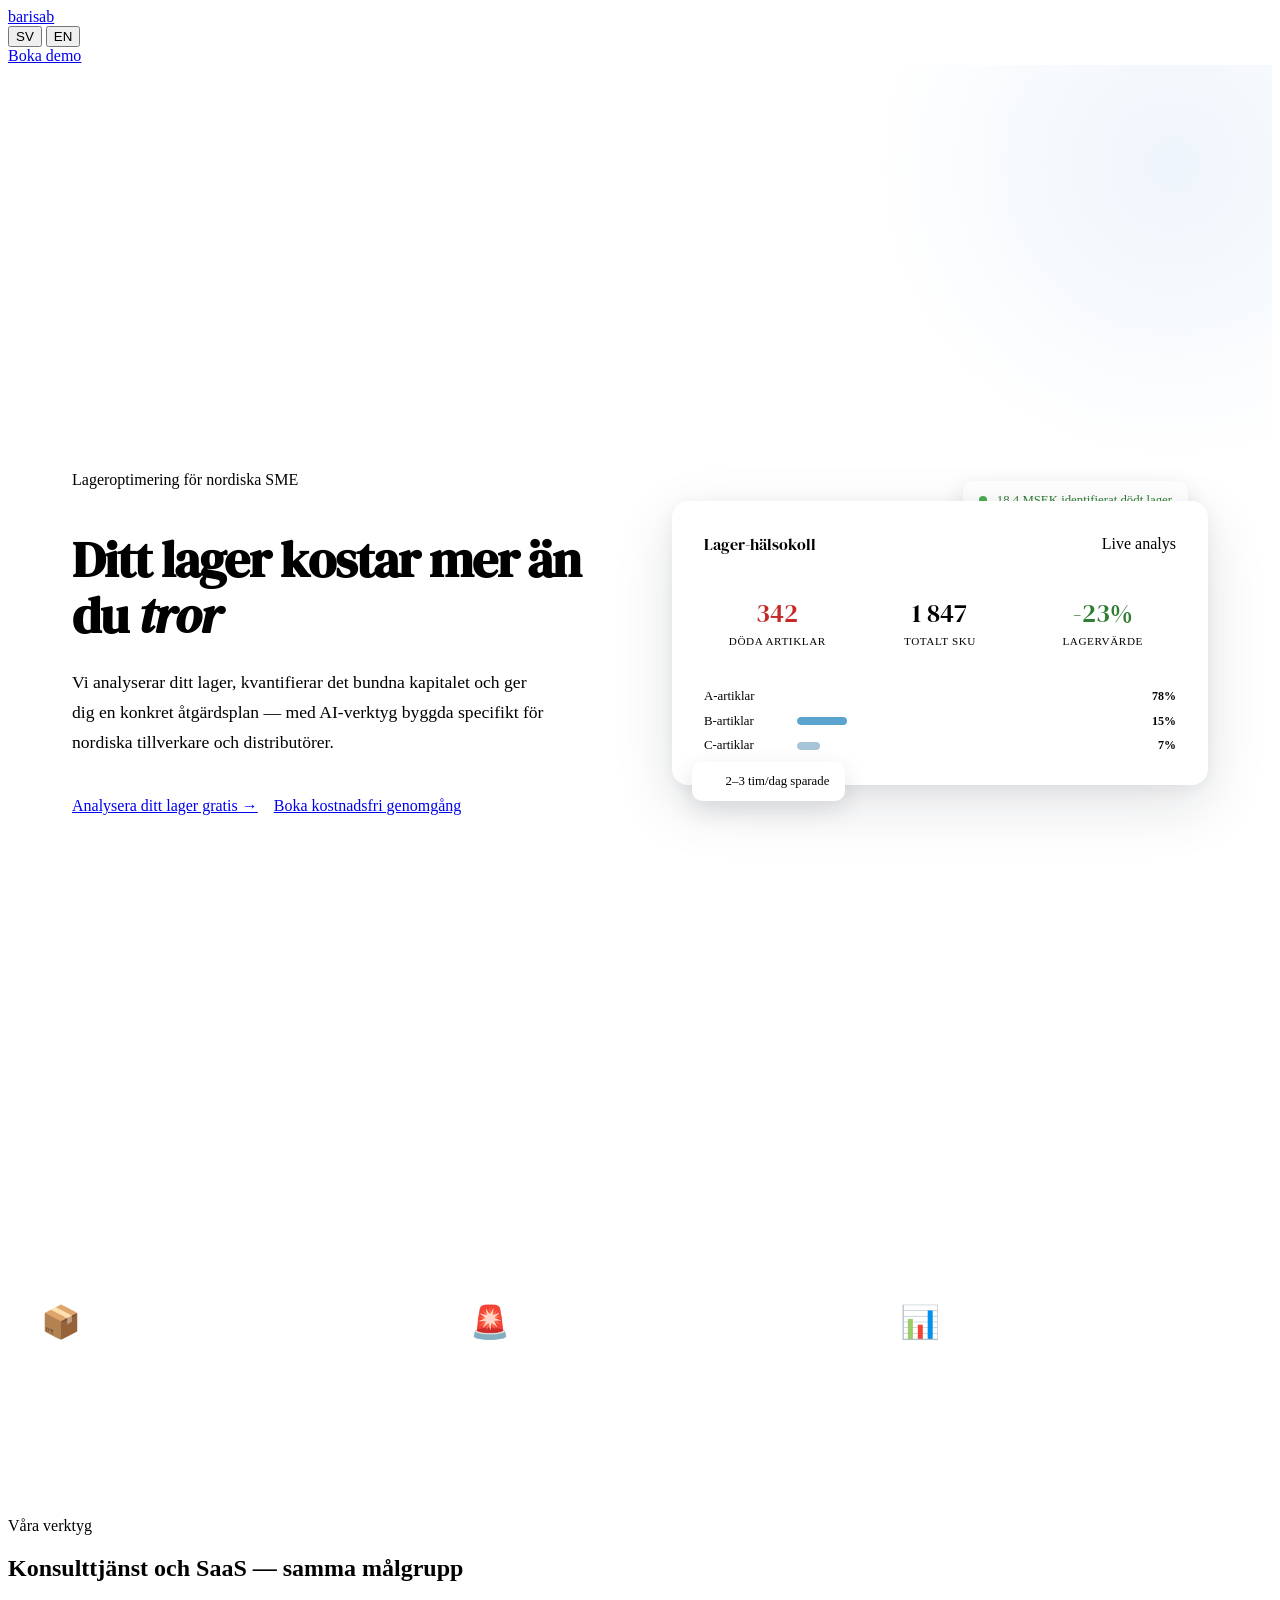
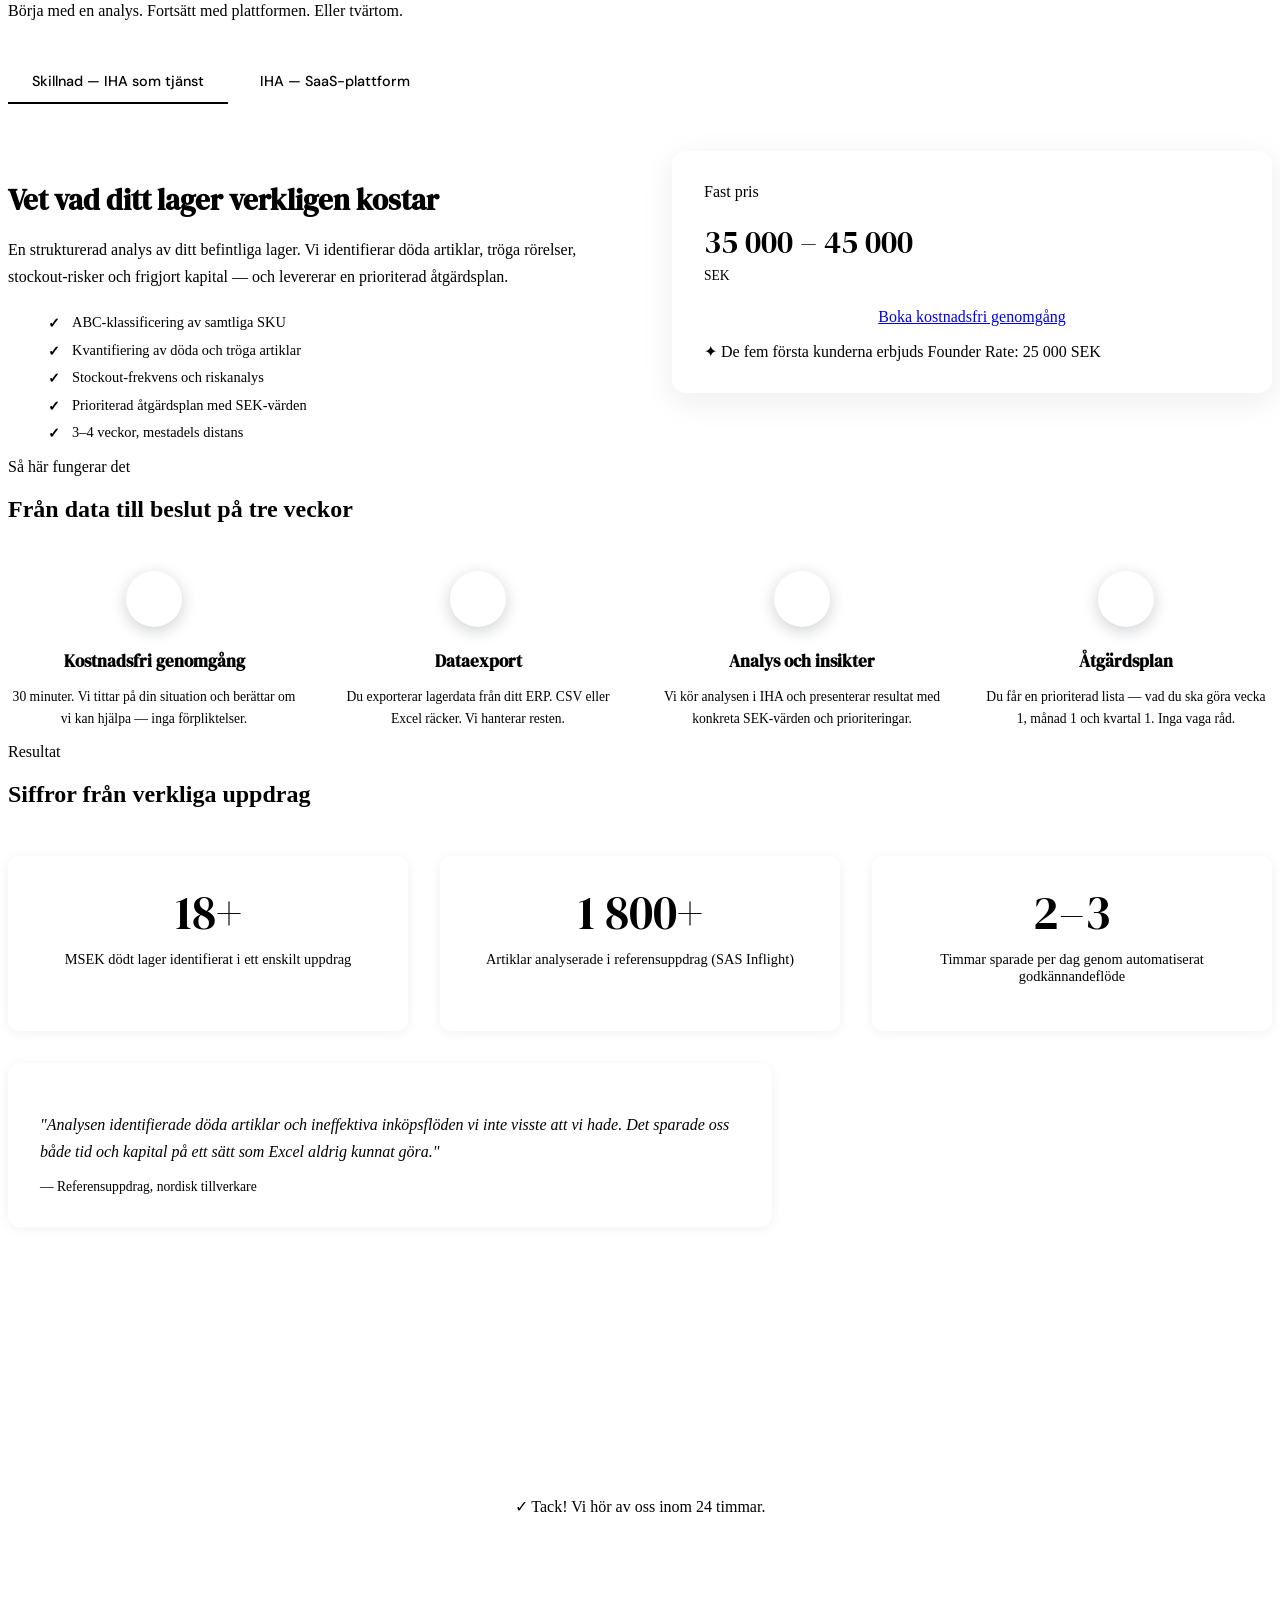
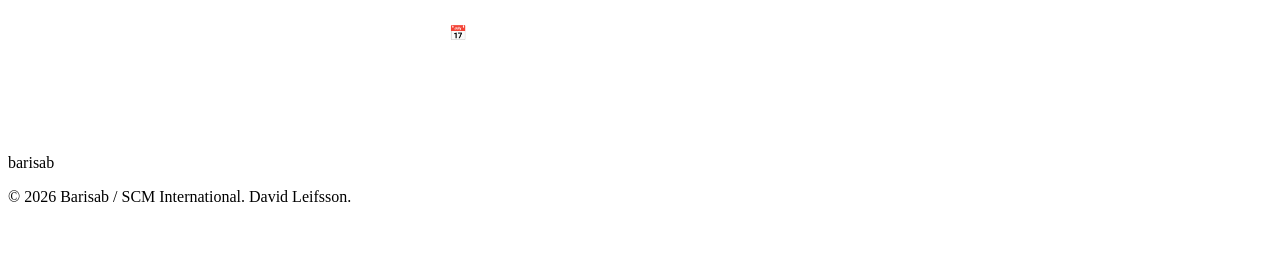
==== index.html @ 8411c46b "Webbsida: IHA-rebranding, priser, Calendly-bokning och e-post - SupplyMetrics → IHA (Inventory Healt" ====
<!DOCTYPE html>
<html lang="sv">
<head>
<meta charset="UTF-8">
<meta name="viewport" content="width=device-width, initial-scale=1.0">
<title>Barisab — Lageroptimering för nordiska SME</title>
<link rel="preconnect" href="https://fonts.googleapis.com">
<link href="https://fonts.googleapis.com/css2?family=DM+Serif+Display:ital@0;1&family=DM+Sans:wght@300;400;500;600&display=swap" rel="stylesheet">
<link rel="stylesheet" href="css/style.css">
<style>
  /* ── HERO ── */
  .hero {
    min-height: 100vh;
    display: grid;
    grid-template-columns: 1fr 1fr;
    align-items: center;
    padding: 8rem 4rem 4rem;
    gap: 4rem;
    background: linear-gradient(135deg, var(--white) 0%, var(--ice) 100%);
    position: relative;
    overflow: hidden;
  }
  .hero::before {
    content: '';
    position: absolute; top: -200px; right: -200px;
    width: 600px; height: 600px;
    background: radial-gradient(circle, rgba(42,125,212,0.08) 0%, transparent 70%);
    pointer-events: none;
  }
  .hero h1 {
    font-family: 'DM Serif Display', serif;
    font-size: clamp(2.4rem, 4vw, 3.6rem);
    line-height: 1.1;
    letter-spacing: -0.02em;
    color: var(--navy);
    margin-bottom: 1.5rem;
  }
  .hero h1 em { font-style: italic; color: var(--accent); }
  .hero-sub {
    font-size: 1.1rem;
    line-height: 1.7;
    color: var(--muted);
    max-width: 480px;
    margin-bottom: 2.5rem;
    font-weight: 300;
  }
  .hero-actions { display: flex; gap: 1rem; flex-wrap: wrap; }

  /* hero visual */
  .hero-visual {
    position: relative;
    animation: fadeInUp 0.8s ease 0.3s both;
  }
  .dashboard-card {
    background: white;
    border-radius: 16px;
    box-shadow: 0 20px 60px rgba(13,27,42,0.12), 0 4px 16px rgba(13,27,42,0.06);
    padding: 2rem;
    position: relative;
  }
  .card-header {
    display: flex; align-items: center; justify-content: space-between;
    margin-bottom: 1.5rem;
  }
  .card-title {
    font-family: 'DM Serif Display', serif;
    font-size: 1rem;
    color: var(--navy);
  }
  .metric-row {
    display: grid; grid-template-columns: 1fr 1fr 1fr;
    gap: 1rem; margin-bottom: 1.5rem;
  }
  .metric {
    background: var(--ice);
    border-radius: 10px;
    padding: 1rem;
    text-align: center;
  }
  .metric-val {
    font-family: 'DM Serif Display', serif;
    font-size: 1.6rem;
    color: var(--navy);
    display: block;
  }
  .metric-label {
    font-size: 0.7rem; color: var(--muted);
    font-weight: 500; letter-spacing: 0.05em;
    text-transform: uppercase;
  }
  .metric-val.red { color: #C62828; }
  .metric-val.green { color: #2E7D32; }

  .bar-list { display: flex; flex-direction: column; gap: 0.6rem; }
  .bar-item { display: flex; align-items: center; gap: 0.8rem; }
  .bar-label { font-size: 0.8rem; color: var(--muted); min-width: 80px; }
  .bar-track {
    flex: 1; height: 8px;
    background: var(--ice); border-radius: 4px; overflow: hidden;
  }
  .bar-fill {
    height: 100%; border-radius: 4px;
    animation: barGrow 1.2s ease 0.8s both;
  }
  .bar-fill.a { background: var(--accent); width: 78%; }
  .bar-fill.b { background: #5BA4CF; width: 15%; }
  .bar-fill.c { background: #A8C4D8; width: 7%; }
  .bar-pct { font-size: 0.75rem; font-weight: 600; color: var(--navy); min-width: 32px; text-align: right; }

  .floating-badge {
    position: absolute;
    background: white;
    border-radius: 10px;
    box-shadow: 0 8px 24px rgba(13,27,42,0.12);
    padding: 0.75rem 1rem;
    display: flex; align-items: center; gap: 0.6rem;
    font-size: 0.8rem; font-weight: 500;
    animation: float 3s ease-in-out infinite;
  }
  .floating-badge.top { top: -20px; right: 20px; color: #2E7D32; }
  .floating-badge.bottom { bottom: -16px; left: 20px; color: var(--accent); }
  .dot { width: 8px; height: 8px; border-radius: 50%; }
  .dot-green { background: #4CAF50; }
  .dot-blue { background: var(--accent); }

  /* ── PROBLEMS ── */
  .problems { background: var(--navy); }
  .problems .section-label { color: rgba(255,255,255,0.5); }
  .problems .section-title { color: white; }
  .problems .section-sub { color: rgba(255,255,255,0.6); }
  .problem-grid {
    display: grid; grid-template-columns: repeat(3, 1fr);
    gap: 1.5rem; margin-top: 3rem;
  }
  .problem-card {
    background: rgba(255,255,255,0.04);
    border: 1px solid rgba(255,255,255,0.08);
    border-radius: 12px;
    padding: 2rem;
    transition: background 0.2s;
  }
  .problem-card:hover { background: rgba(255,255,255,0.07); }
  .problem-icon { font-size: 2rem; margin-bottom: 1rem; }
  .problem-card h3 {
    font-family: 'DM Serif Display', serif;
    font-size: 1.2rem; color: white;
    margin-bottom: 0.75rem;
  }
  .problem-card p { font-size: 0.9rem; color: rgba(255,255,255,0.55); line-height: 1.6; }

  /* ── PRODUCTS ── */
  .products { background: var(--warm); }
  .product-tabs {
    display: flex; gap: 0.5rem;
    margin-bottom: 3rem; margin-top: 2.5rem;
    border-bottom: 1px solid var(--border);
    padding-bottom: 0;
  }
  .tab-btn {
    padding: 0.75rem 1.5rem;
    font-family: 'DM Sans', sans-serif;
    font-size: 0.9rem; font-weight: 500;
    cursor: pointer; border: none;
    background: transparent;
    color: var(--muted);
    border-bottom: 2px solid transparent;
    margin-bottom: -1px;
    transition: all 0.2s;
  }
  .tab-btn.active {
    color: var(--navy);
    border-bottom-color: var(--accent);
  }
  .tab-content { display: none; }
  .tab-content.active { display: grid; grid-template-columns: 1fr 1fr; gap: 4rem; align-items: start; }
  .product-desc h3 {
    font-family: 'DM Serif Display', serif;
    font-size: 1.8rem; color: var(--navy);
    margin-bottom: 1rem;
  }
  .product-desc p { color: var(--muted); line-height: 1.7; margin-bottom: 1.5rem; font-weight: 300; }
  .feature-list { list-style: none; display: flex; flex-direction: column; gap: 0.6rem; }
  .feature-list li {
    display: flex; align-items: flex-start; gap: 0.75rem;
    font-size: 0.9rem; color: var(--text);
  }
  .feature-list li::before {
    content: '✓';
    color: var(--accent); font-weight: 700;
    margin-top: 1px; flex-shrink: 0;
  }
  .product-price-card {
    background: white;
    border-radius: 14px;
    box-shadow: 0 8px 32px rgba(13,27,42,0.08);
    padding: 2rem;
  }
  .price-tier {
    padding: 1.2rem;
    border-radius: 10px;
    margin-bottom: 1rem;
    border: 1.5px solid var(--border);
    cursor: pointer;
    transition: all 0.2s;
  }
  .price-tier:hover { border-color: var(--accent); }
  .price-tier.featured {
    border-color: var(--accent);
    background: rgba(42,125,212,0.04);
  }
  .tier-header { display: flex; justify-content: space-between; align-items: center; margin-bottom: 0.4rem; }
  .tier-name { font-weight: 600; font-size: 0.9rem; color: var(--navy); }
  .tier-price { font-family: 'DM Serif Display', serif; font-size: 1.2rem; color: var(--navy); }
  .tier-price span { font-family: 'DM Sans', sans-serif; font-size: 0.75rem; color: var(--muted); }
  .tier-desc { font-size: 0.8rem; color: var(--muted); }

  /* ── HOW IT WORKS ── */
  .how { background: white; }
  .steps {
    display: grid; grid-template-columns: repeat(4, 1fr);
    gap: 2rem; margin-top: 3rem;
    position: relative;
  }
  .steps::before {
    content: '';
    position: absolute;
    top: 28px; left: 10%; right: 10%;
    height: 1px;
    background: repeating-linear-gradient(90deg, var(--accent) 0, var(--accent) 8px, transparent 8px, transparent 16px);
    z-index: 0;
  }
  .step { text-align: center; position: relative; z-index: 1; }
  .step-num {
    width: 56px; height: 56px;
    background: var(--navy);
    color: white;
    border-radius: 50%;
    display: flex; align-items: center; justify-content: center;
    font-family: 'DM Serif Display', serif;
    font-size: 1.4rem;
    margin: 0 auto 1.2rem;
    box-shadow: 0 4px 16px rgba(13,27,42,0.2);
  }
  .step h4 {
    font-family: 'DM Serif Display', serif;
    font-size: 1.05rem; color: var(--navy);
    margin-bottom: 0.5rem;
  }
  .step p { font-size: 0.85rem; color: var(--muted); line-height: 1.6; }

  /* ── SOCIAL PROOF ── */
  .proof { background: var(--ice); }
  .proof-grid { display: grid; grid-template-columns: repeat(3, 1fr); gap: 2rem; margin-top: 3rem; }
  .proof-stat {
    text-align: center; padding: 2rem;
    background: white; border-radius: 12px;
    box-shadow: 0 2px 12px rgba(13,27,42,0.06);
  }
  .proof-stat .num {
    font-family: 'DM Serif Display', serif;
    font-size: 3rem; color: var(--navy);
    display: block; line-height: 1;
    margin-bottom: 0.5rem;
  }
  .proof-stat .num span { color: var(--accent); }
  .proof-stat p { font-size: 0.9rem; color: var(--muted); }
  .case-note {
    background: white;
    border-radius: 12px;
    padding: 2rem;
    margin-top: 2rem;
    border-left: 4px solid var(--accent);
    box-shadow: 0 2px 12px rgba(13,27,42,0.06);
    max-width: 700px;
  }
  .case-note p {
    font-size: 1rem; line-height: 1.7;
    color: var(--text); font-style: italic;
    margin-bottom: 0.75rem;
  }
  .case-note cite { font-size: 0.85rem; color: var(--muted); font-style: normal; font-weight: 500; }

  /* ── CTA / CONTACT ── */
  .cta-section {
    background: var(--navy);
    text-align: center;
    padding: 6rem 4rem;
  }
  .cta-section .section-title { color: white; margin: 0 auto 1rem; }
  .cta-section .section-sub { color: rgba(255,255,255,0.6); margin: 0 auto 3rem; }
  .cta-form {
    display: flex; gap: 1rem;
    max-width: 480px; margin: 0 auto 1rem;
    flex-wrap: wrap; justify-content: center;
  }
  .cta-form input {
    flex: 1; min-width: 220px;
    padding: 0.9rem 1.2rem;
    border: 1.5px solid rgba(255,255,255,0.15);
    background: rgba(255,255,255,0.07);
    color: white;
    border-radius: 6px;
    font-family: 'DM Sans', sans-serif;
    font-size: 0.9rem;
    outline: none;
    transition: border-color 0.2s;
  }
  .cta-form input::placeholder { color: rgba(255,255,255,0.35); }
  .cta-form input:focus { border-color: var(--accent-light); }
  .cta-form button {
    padding: 0.9rem 1.8rem;
    background: var(--accent);
    color: white; border: none;
    border-radius: 6px;
    font-family: 'DM Sans', sans-serif;
    font-size: 0.9rem; font-weight: 500;
    cursor: pointer;
    transition: background 0.2s;
    white-space: nowrap;
  }
  .cta-form button:hover { background: var(--accent-light); }
  .cta-note { font-size: 0.8rem; color: rgba(255,255,255,0.35); }
  .or-divider { color: rgba(255,255,255,0.4); margin: 1.5rem 0; font-size: 0.9rem; }
  .calendar-btn {
    display: inline-flex; align-items: center; gap: 0.6rem;
    padding: 0.9rem 2rem;
    border: 1.5px solid rgba(255,255,255,0.25);
    color: white; border-radius: 6px;
    font-family: 'DM Sans', sans-serif;
    font-size: 0.9rem; font-weight: 500;
    cursor: pointer; background: transparent;
    transition: all 0.2s; text-decoration: none;
  }
  .calendar-btn:hover { border-color: white; }

  .hero-left { animation: fadeInUp 0.7s ease both; }

  /* ── RESPONSIV ── */
  @media (max-width: 900px) {
    .hero { grid-template-columns: 1fr; padding: 7rem 1.5rem 3rem; }
    .hero-visual { display: none; }
    .problem-grid, .proof-grid { grid-template-columns: 1fr; }
    .steps { grid-template-columns: 1fr 1fr; }
    .steps::before { display: none; }
    .tab-content.active { grid-template-columns: 1fr; }
  }
</style>
</head>
<body>

<!-- NAV -->
<nav>
  <a href="index.html" class="nav-logo">bari<span>sab</span></a>
  <div class="nav-right">
    <div class="lang-toggle">
      <button class="lang-btn active" onclick="setLang('sv')" id="btn-sv">SV</button>
      <button class="lang-btn" onclick="setLang('en')" id="btn-en">EN</button>
    </div>
    <a href="https://calendly.com/david-leifsson-barisab/30min" target="_blank" rel="noopener" class="nav-cta" data-sv="Boka demo" data-en="Book demo">Boka demo</a>
  </div>
</nav>

<!-- HERO -->
<section class="hero">
  <div class="hero-left">
    <span class="hero-eyebrow" data-sv="Lageroptimering för nordiska SME" data-en="Inventory optimization for Nordic SMEs">Lageroptimering för nordiska SME</span>
    <h1 data-sv="Ditt lager kostar mer än du <em>tror</em>" data-en="Your inventory costs more than you <em>think</em>">Ditt lager kostar mer än du <em>tror</em></h1>
    <p class="hero-sub" data-sv="Vi analyserar ditt lager, kvantifierar det bundna kapitalet och ger dig en konkret åtgärdsplan — med AI-verktyg byggda specifikt för nordiska tillverkare och distributörer." data-en="We analyze your inventory, quantify tied-up capital and give you a concrete action plan — with AI tools built specifically for Nordic manufacturers and distributors.">Vi analyserar ditt lager, kvantifierar det bundna kapitalet och ger dig en konkret åtgärdsplan — med AI-verktyg byggda specifikt för nordiska tillverkare och distributörer.</p>
    <div class="hero-actions">
      <a href="https://iha-saas-dbjs4i4w48rg7cgc48zghs.streamlit.app/" target="_blank" rel="noopener" class="btn-primary" data-sv="Analysera ditt lager gratis →" data-en="Analyze your inventory free →">Analysera ditt lager gratis →</a>
      <a href="https://calendly.com/david-leifsson-barisab/30min" target="_blank" rel="noopener" class="btn-secondary" data-sv="Boka kostnadsfri genomgång" data-en="Book a free review">Boka kostnadsfri genomgång</a>
    </div>
  </div>
  <div class="hero-visual">
    <div class="floating-badge top">
      <div class="dot dot-green"></div>
      <span data-sv="18,4 MSEK identifierat dödt lager" data-en="18.4 MSEK dead stock identified">18,4 MSEK identifierat dödt lager</span>
    </div>
    <div class="dashboard-card">
      <div class="card-header">
        <span class="card-title" data-sv="Lager-hälsokoll" data-en="Inventory Health Check">Lager-hälsokoll</span>
        <span class="badge badge-blue" data-sv="Live analys" data-en="Live analysis">Live analys</span>
      </div>
      <div class="metric-row">
        <div class="metric">
          <span class="metric-val red">342</span>
          <span class="metric-label" data-sv="Döda artiklar" data-en="Dead items">Döda artiklar</span>
        </div>
        <div class="metric">
          <span class="metric-val">1 847</span>
          <span class="metric-label" data-sv="Totalt SKU" data-en="Total SKUs">Totalt SKU</span>
        </div>
        <div class="metric">
          <span class="metric-val green">-23%</span>
          <span class="metric-label" data-sv="Lagervärde" data-en="Stock value">Lagervärde</span>
        </div>
      </div>
      <div class="bar-list">
        <div class="bar-item">
          <span class="bar-label">A-artiklar</span>
          <div class="bar-track"><div class="bar-fill a"></div></div>
          <span class="bar-pct">78%</span>
        </div>
        <div class="bar-item">
          <span class="bar-label">B-artiklar</span>
          <div class="bar-track"><div class="bar-fill b"></div></div>
          <span class="bar-pct">15%</span>
        </div>
        <div class="bar-item">
          <span class="bar-label">C-artiklar</span>
          <div class="bar-track"><div class="bar-fill c"></div></div>
          <span class="bar-pct">7%</span>
        </div>
      </div>
    </div>
    <div class="floating-badge bottom">
      <div class="dot dot-blue"></div>
      <span data-sv="2–3 tim/dag sparade" data-en="2–3 hrs/day saved">2–3 tim/dag sparade</span>
    </div>
  </div>
</section>

<!-- PROBLEMS -->
<section class="problems">
  <div class="section-label" data-sv="Känner du igen dig?" data-en="Sound familiar?">Känner du igen dig?</div>
  <h2 class="section-title" data-sv="Tre problem som kostar dig pengar varje dag" data-en="Three problems costing you money every day">Tre problem som kostar dig pengar varje dag</h2>
  <div class="problem-grid">
    <div class="problem-card">
      <div class="problem-icon">📦</div>
      <h3 data-sv="För mycket bundet kapital" data-en="Too much tied-up capital">För mycket bundet kapital</h3>
      <p data-sv="Döda och tröga artiklar belastar balansräkningen. Du vet att pengarna finns i lagret — men inte exakt var eller hur mycket." data-en="Dead and slow-moving items burden your balance sheet. You know the money is in the inventory — but not exactly where or how much.">Döda och tröga artiklar belastar balansräkningen. Du vet att pengarna finns i lagret — men inte exakt var eller hur mycket.</p>
    </div>
    <div class="problem-card">
      <div class="problem-icon">🚨</div>
      <h3 data-sv="Stockouts i fel ögonblick" data-en="Stockouts at the wrong moment">Stockouts i fel ögonblick</h3>
      <p data-sv="Ni har för mycket av det som inte säljer och för lite av det som säljer. Säkerhetslager satta på magkänsla håller inte." data-en="You have too much of what doesn't sell and too little of what does. Safety stock set on gut feeling doesn't hold up.">Ni har för mycket av det som inte säljer och för lite av det som säljer. Säkerhetslager satta på magkänsla håller inte.</p>
    </div>
    <div class="problem-card">
      <div class="problem-icon">📊</div>
      <h3 data-sv="Excel räcker inte längre" data-en="Excel isn't enough anymore">Excel räcker inte längre</h3>
      <p data-sv="Manuella rapporter tar timmar. Ingen ser samma siffror. Beslut fattas på gammal data och magkänsla istället för fakta." data-en="Manual reports take hours. No one sees the same numbers. Decisions are made on old data and gut feel instead of facts.">Manuella rapporter tar timmar. Ingen ser samma siffror. Beslut fattas på gammal data och magkänsla istället för fakta.</p>
    </div>
  </div>
</section>

<!-- PRODUCTS -->
<section class="products" id="products">
  <div class="section-label" data-sv="Våra verktyg" data-en="Our tools">Våra verktyg</div>
  <h2 class="section-title" data-sv="Konsulttjänst och SaaS — samma målgrupp" data-en="Consulting service and SaaS — same target">Konsulttjänst och SaaS — samma målgrupp</h2>
  <p class="section-sub" data-sv="Börja med en analys. Fortsätt med plattformen. Eller tvärtom." data-en="Start with an analysis. Continue with the platform. Or the other way around.">Börja med en analys. Fortsätt med plattformen. Eller tvärtom.</p>

  <div class="product-tabs">
    <button class="tab-btn active" onclick="switchTab('skillnad')" data-sv="Skillnad — IHA som tjänst" data-en="Skillnad — IHA as a service">Skillnad — IHA som tjänst</button>
    <button class="tab-btn" onclick="switchTab('iha')" data-sv="IHA — SaaS-plattform" data-en="IHA — SaaS Platform">IHA — SaaS-plattform</button>
  </div>

  <div class="tab-content active" id="tab-skillnad">
    <div class="product-desc">
      <h3 data-sv="Vet vad ditt lager verkligen kostar" data-en="Know what your inventory really costs">Vet vad ditt lager verkligen kostar</h3>
      <p data-sv="En strukturerad analys av ditt befintliga lager. Vi identifierar döda artiklar, tröga rörelser, stockout-risker och frigjort kapital — och levererar en prioriterad åtgärdsplan." data-en="A structured analysis of your existing inventory. We identify dead items, slow movers, stockout risks and released capital — and deliver a prioritized action plan.">En strukturerad analys av ditt befintliga lager. Vi identifierar döda artiklar, tröga rörelser, stockout-risker och frigjort kapital — och levererar en prioriterad åtgärdsplan.</p>
      <ul class="feature-list">
        <li data-sv="ABC-klassificering av samtliga SKU" data-en="ABC classification of all SKUs">ABC-klassificering av samtliga SKU</li>
        <li data-sv="Kvantifiering av döda och tröga artiklar" data-en="Quantification of dead and slow-moving items">Kvantifiering av döda och tröga artiklar</li>
        <li data-sv="Stockout-frekvens och riskanalys" data-en="Stockout frequency and risk analysis">Stockout-frekvens och riskanalys</li>
        <li data-sv="Prioriterad åtgärdsplan med SEK-värden" data-en="Prioritized action plan with SEK values">Prioriterad åtgärdsplan med SEK-värden</li>
        <li data-sv="3–4 veckor, mestadels distans" data-en="3–4 weeks, mostly remote">3–4 veckor, mestadels distans</li>
      </ul>
    </div>
    <div class="product-price-card">
      <div style="margin-bottom:1.2rem">
        <span class="badge badge-blue" data-sv="Fast pris" data-en="Fixed price">Fast pris</span>
      </div>
      <div class="tier-header" style="margin-bottom:0.25rem">
        <span style="font-family:'DM Serif Display',serif;font-size:2rem;color:var(--navy)">35 000 – 45 000</span>
      </div>
      <div style="font-size:0.85rem;color:var(--muted);margin-bottom:1.5rem">SEK</div>
      <a href="https://calendly.com/david-leifsson-barisab/30min" target="_blank" rel="noopener" class="btn-primary" style="width:100%;text-align:center;display:block" data-sv="Boka kostnadsfri genomgång" data-en="Book a free review">Boka kostnadsfri genomgång</a>
      <div class="founder-note" style="margin-top:1rem" data-sv="✦ De fem första kunderna erbjuds Founder Rate: 25 000 SEK" data-en="✦ The first five clients are offered Founder Rate: 25,000 SEK">✦ De fem första kunderna erbjuds Founder Rate: 25 000 SEK</div>
    </div>
  </div>

  <div class="tab-content" id="tab-iha">
    <div class="product-desc">
      <h3 data-sv="IHA — Inventory Health Assessment" data-en="IHA — Inventory Health Assessment">IHA — Inventory Health Assessment</h3>
      <p data-sv="IHA är en SaaS-plattform för nordiska SME-tillverkare och distributörer. Du laddar upp din lagerexport, IHA analyserar den halvautomatiskt och du får färdiga insikter och en åtgärdsplan på minuter — utan IT-projekt." data-en="IHA is a SaaS platform for Nordic SME manufacturers and distributors. You upload your inventory export, IHA analyzes it semi-automatically, and you get ready insights and an action plan in minutes — no IT project required.">IHA är en SaaS-plattform för nordiska SME-tillverkare och distributörer. Du laddar upp din lagerexport, IHA analyserar den halvautomatiskt och du får färdiga insikter och en åtgärdsplan på minuter — utan IT-projekt.</p>
      <ul class="feature-list">
        <li data-sv="Import av Excel/CSV — en eller flera filer" data-en="Import Excel/CSV — single or multiple files">Import av Excel/CSV — en eller flera filer</li>
        <li data-sv="ABC, DOS, döda artiklar och stockout-analys" data-en="ABC, DOS, dead stock and stockout analysis">ABC, DOS, döda artiklar och stockout-analys</li>
        <li data-sv="AI-skrivna rapporter — PowerPoint, Excel och 1-sidig PDF" data-en="AI-written reports — PowerPoint, Excel and 1-page PDF">AI-skrivna rapporter — PowerPoint, Excel och 1-sidig PDF</li>
        <li data-sv="Läser export från Visma, Monitor, Pyramid, Navision" data-en="Reads exports from Visma, Monitor, Pyramid, Navision">Läser export från Visma, Monitor, Pyramid, Navision</li>
        <li data-sv="Halvautomatiskt idag — på väg mot full automatisering" data-en="Semi-automatic today — moving toward full automation">Halvautomatiskt idag — på väg mot full automatisering</li>
      </ul>
    </div>
    <div class="product-price-card">
      <div style="margin-bottom:1rem">
        <span class="badge badge-blue" data-sv="Gratis provperiod — inget kort krävs" data-en="Free trial — no card required">Gratis provperiod — inget kort krävs</span>
      </div>
      <p style="font-size:0.85rem;color:var(--muted);margin-bottom:1.2rem" data-sv="Båda planerna inkluderar de fullständiga AI-rapporterna (PowerPoint, Excel, PDF). Advance lägger till IHA Advisor-chatt och Memory." data-en="Both plans include the full AI reports (PowerPoint, Excel, PDF). Advance adds the IHA Advisor chat and Memory.">Båda planerna inkluderar de fullständiga AI-rapporterna (PowerPoint, Excel, PDF). Advance lägger till IHA Advisor-chatt och Memory.</p>
      <div class="price-tier featured">
        <div class="tier-header">
          <span class="tier-name">Premium Core ⭐</span>
          <span class="tier-price">199 <span data-sv="€/mån" data-en="€/mo">€/mån</span></span>
        </div>
        <div class="tier-desc" data-sv="Import, ABC/DOS/dead stock/stockout, AI-rapporter och full analyshistorik" data-en="Import, ABC/DOS/dead stock/stockout, AI reports and full analysis history">Import, ABC/DOS/dead stock/stockout, AI-rapporter och full analyshistorik</div>
      </div>
      <div class="price-tier">
        <div class="tier-header">
          <span class="tier-name">Premium Advance</span>
          <span class="tier-price">399 <span data-sv="€/mån" data-en="€/mo">€/mån</span></span>
        </div>
        <div class="tier-desc" data-sv="Allt i Core + IHA Advisor (AI-agentchatt) och Memory (noter, alerts & kontext mellan sessioner)" data-en="Everything in Core + IHA Advisor (AI agent chat) and Memory (notes, alerts & context across sessions)">Allt i Core + IHA Advisor (AI-agentchatt) och Memory (noter, alerts & kontext mellan sessioner)</div>
      </div>
      <a href="https://iha-saas-dbjs4i4w48rg7cgc48zghs.streamlit.app/" target="_blank" rel="noopener" class="btn-primary" style="width:100%;text-align:center;display:block;margin-top:0.5rem" data-sv="Analysera ditt lager gratis →" data-en="Analyze your inventory free →">Analysera ditt lager gratis →</a>
      <div class="founder-note" data-sv="✦ Säker återkommande betalning via PayPal eller kort — kortuppgifter lagras aldrig hos oss." data-en="✦ Secure recurring payment via PayPal or card — card details are never stored on our servers.">✦ Säker återkommande betalning via PayPal eller kort — kortuppgifter lagras aldrig hos oss.</div>
    </div>
  </div>
</section>

<!-- HOW IT WORKS -->
<section class="how">
  <div class="section-label" data-sv="Så här fungerar det" data-en="How it works">Så här fungerar det</div>
  <h2 class="section-title" data-sv="Från data till beslut på tre veckor" data-en="From data to decision in three weeks">Från data till beslut på tre veckor</h2>
  <div class="steps">
    <div class="step">
      <div class="step-num">1</div>
      <h4 data-sv="Kostnadsfri genomgång" data-en="Free review">Kostnadsfri genomgång</h4>
      <p data-sv="30 minuter. Vi tittar på din situation och berättar om vi kan hjälpa — inga förpliktelser." data-en="30 minutes. We look at your situation and tell you if we can help — no obligations.">30 minuter. Vi tittar på din situation och berättar om vi kan hjälpa — inga förpliktelser.</p>
    </div>
    <div class="step">
      <div class="step-num">2</div>
      <h4 data-sv="Dataexport" data-en="Data export">Dataexport</h4>
      <p data-sv="Du exporterar lagerdata från ditt ERP. CSV eller Excel räcker. Vi hanterar resten." data-en="You export inventory data from your ERP. CSV or Excel is enough. We handle the rest.">Du exporterar lagerdata från ditt ERP. CSV eller Excel räcker. Vi hanterar resten.</p>
    </div>
    <div class="step">
      <div class="step-num">3</div>
      <h4 data-sv="Analys och insikter" data-en="Analysis and insights">Analys och insikter</h4>
      <p data-sv="Vi kör analysen i IHA och presenterar resultat med konkreta SEK-värden och prioriteringar." data-en="We run the analysis in IHA and present results with concrete SEK values and priorities.">Vi kör analysen i IHA och presenterar resultat med konkreta SEK-värden och prioriteringar.</p>
    </div>
    <div class="step">
      <div class="step-num">4</div>
      <h4 data-sv="Åtgärdsplan" data-en="Action plan">Åtgärdsplan</h4>
      <p data-sv="Du får en prioriterad lista — vad du ska göra vecka 1, månad 1 och kvartal 1. Inga vaga råd." data-en="You get a prioritized list — what to do week 1, month 1 and quarter 1. No vague advice.">Du får en prioriterad lista — vad du ska göra vecka 1, månad 1 och kvartal 1. Inga vaga råd.</p>
    </div>
  </div>
</section>

<!-- PROOF -->
<section class="proof">
  <div class="section-label" data-sv="Resultat" data-en="Results">Resultat</div>
  <h2 class="section-title" data-sv="Siffror från verkliga uppdrag" data-en="Numbers from real assignments">Siffror från verkliga uppdrag</h2>
  <div class="proof-grid">
    <div class="proof-stat">
      <span class="num">18<span>+</span></span>
      <p data-sv="MSEK dödt lager identifierat i ett enskilt uppdrag" data-en="MSEK dead stock identified in a single assignment">MSEK dödt lager identifierat i ett enskilt uppdrag</p>
    </div>
    <div class="proof-stat">
      <span class="num">1 800<span>+</span></span>
      <p data-sv="Artiklar analyserade i referensuppdrag (SAS Inflight)" data-en="Items analyzed in reference assignment (SAS Inflight)">Artiklar analyserade i referensuppdrag (SAS Inflight)</p>
    </div>
    <div class="proof-stat">
      <span class="num">2–3</span>
      <p data-sv="Timmar sparade per dag genom automatiserat godkännandeflöde" data-en="Hours saved per day through automated approval workflow">Timmar sparade per dag genom automatiserat godkännandeflöde</p>
    </div>
  </div>
  <div class="case-note">
    <p data-sv="\"Analysen identifierade döda artiklar och ineffektiva inköpsflöden vi inte visste att vi hade. Det sparade oss både tid och kapital på ett sätt som Excel aldrig kunnat göra.\"" data-en="\"The analysis identified dead items and inefficient purchasing flows we didn't know we had. It saved us both time and capital in a way Excel could never do.\"">
      "Analysen identifierade döda artiklar och ineffektiva inköpsflöden vi inte visste att vi hade. Det sparade oss både tid och kapital på ett sätt som Excel aldrig kunnat göra."
    </p>
    <cite data-sv="— Referensuppdrag, nordisk tillverkare" data-en="— Reference assignment, Nordic manufacturer">— Referensuppdrag, nordisk tillverkare</cite>
  </div>
</section>

<!-- CTA / CONTACT -->
<section class="cta-section" id="contact">
  <h2 class="section-title" data-sv="Redo att se vad ditt lager egentligen kostar?" data-en="Ready to see what your inventory is really costing?">Redo att se vad ditt lager egentligen kostar?</h2>
  <p class="section-sub" data-sv="Lämna din e-post så hör vi av oss inom 24 timmar. Eller boka direkt." data-en="Leave your email and we'll be in touch within 24 hours. Or book directly.">Lämna din e-post så hör vi av oss inom 24 timmar. Eller boka direkt.</p>
  <div class="cta-form">
    <input type="email" id="email-input" placeholder="din@epost.se">
    <button onclick="handleSubmit()" data-sv="Kontakta mig" data-en="Contact me">Kontakta mig</button>
  </div>
  <div class="success-msg" id="success-msg">✓ Tack! Vi hör av oss inom 24 timmar.</div>
  <p class="cta-note" data-sv="Ingen spam. Ingen försäljning utan samtycke." data-en="No spam. No sales without consent.">Ingen spam. Ingen försäljning utan samtycke.</p>
  <div class="or-divider" data-sv="— eller —" data-en="— or —">— eller —</div>
  <a href="mailto:david.leifsson@barisab.com" class="calendar-btn">
    <span>📅</span>
    <span data-sv="Skicka e-post direkt till david.leifsson@barisab.com" data-en="Send email directly to david.leifsson@barisab.com">Skicka e-post direkt till david.leifsson@barisab.com</span>
  </a>
</section>

<!-- FOOTER -->
<footer>
  <div class="footer-logo">bari<span>sab</span></div>
  <p data-sv="© 2026 Barisab / SCM International. David Leifsson." data-en="© 2026 Barisab / SCM International. David Leifsson.">© 2026 Barisab / SCM International. David Leifsson.</p>
  <p><a href="mailto:david.leifsson@barisab.com" style="color:rgba(255,255,255,0.4);text-decoration:none">david.leifsson@barisab.com</a></p>
</footer>

<script>
  let currentLang = 'sv';

  function setLang(lang) {
    currentLang = lang;
    document.documentElement.lang = lang;
    document.getElementById('btn-sv').classList.toggle('active', lang === 'sv');
    document.getElementById('btn-en').classList.toggle('active', lang === 'en');

    document.querySelectorAll('[data-sv]').forEach(el => {
      const txt = el.getAttribute('data-' + lang);
      if (!txt) return;
      if (el.tagName === 'H1') {
        el.innerHTML = txt;
      } else {
        el.textContent = txt;
      }
    });

    const emailInput = document.getElementById('email-input');
    if (emailInput) {
      emailInput.placeholder = lang === 'sv' ? 'din@epost.se' : 'your@email.com';
    }
  }

  function switchTab(tab) {
    document.querySelectorAll('.tab-btn').forEach((btn, i) => {
      btn.classList.toggle('active', (i === 0 && tab === 'skillnad') || (i === 1 && tab === 'iha'));
    });
    document.getElementById('tab-skillnad').classList.toggle('active', tab === 'skillnad');
    document.getElementById('tab-iha').classList.toggle('active', tab === 'iha');
  }

  function handleSubmit() {
    const val = document.getElementById('email-input').value;
    if (!val || !val.includes('@')) return;
    document.getElementById('success-msg').style.display = 'block';
    document.getElementById('email-input').value = '';
    const msg = document.getElementById('success-msg');
    msg.textContent = currentLang === 'sv'
      ? '✓ Tack! Vi hör av oss inom 24 timmar.'
      : '✓ Thanks! We\'ll be in touch within 24 hours.';
  }
</script>
</body>
</html>
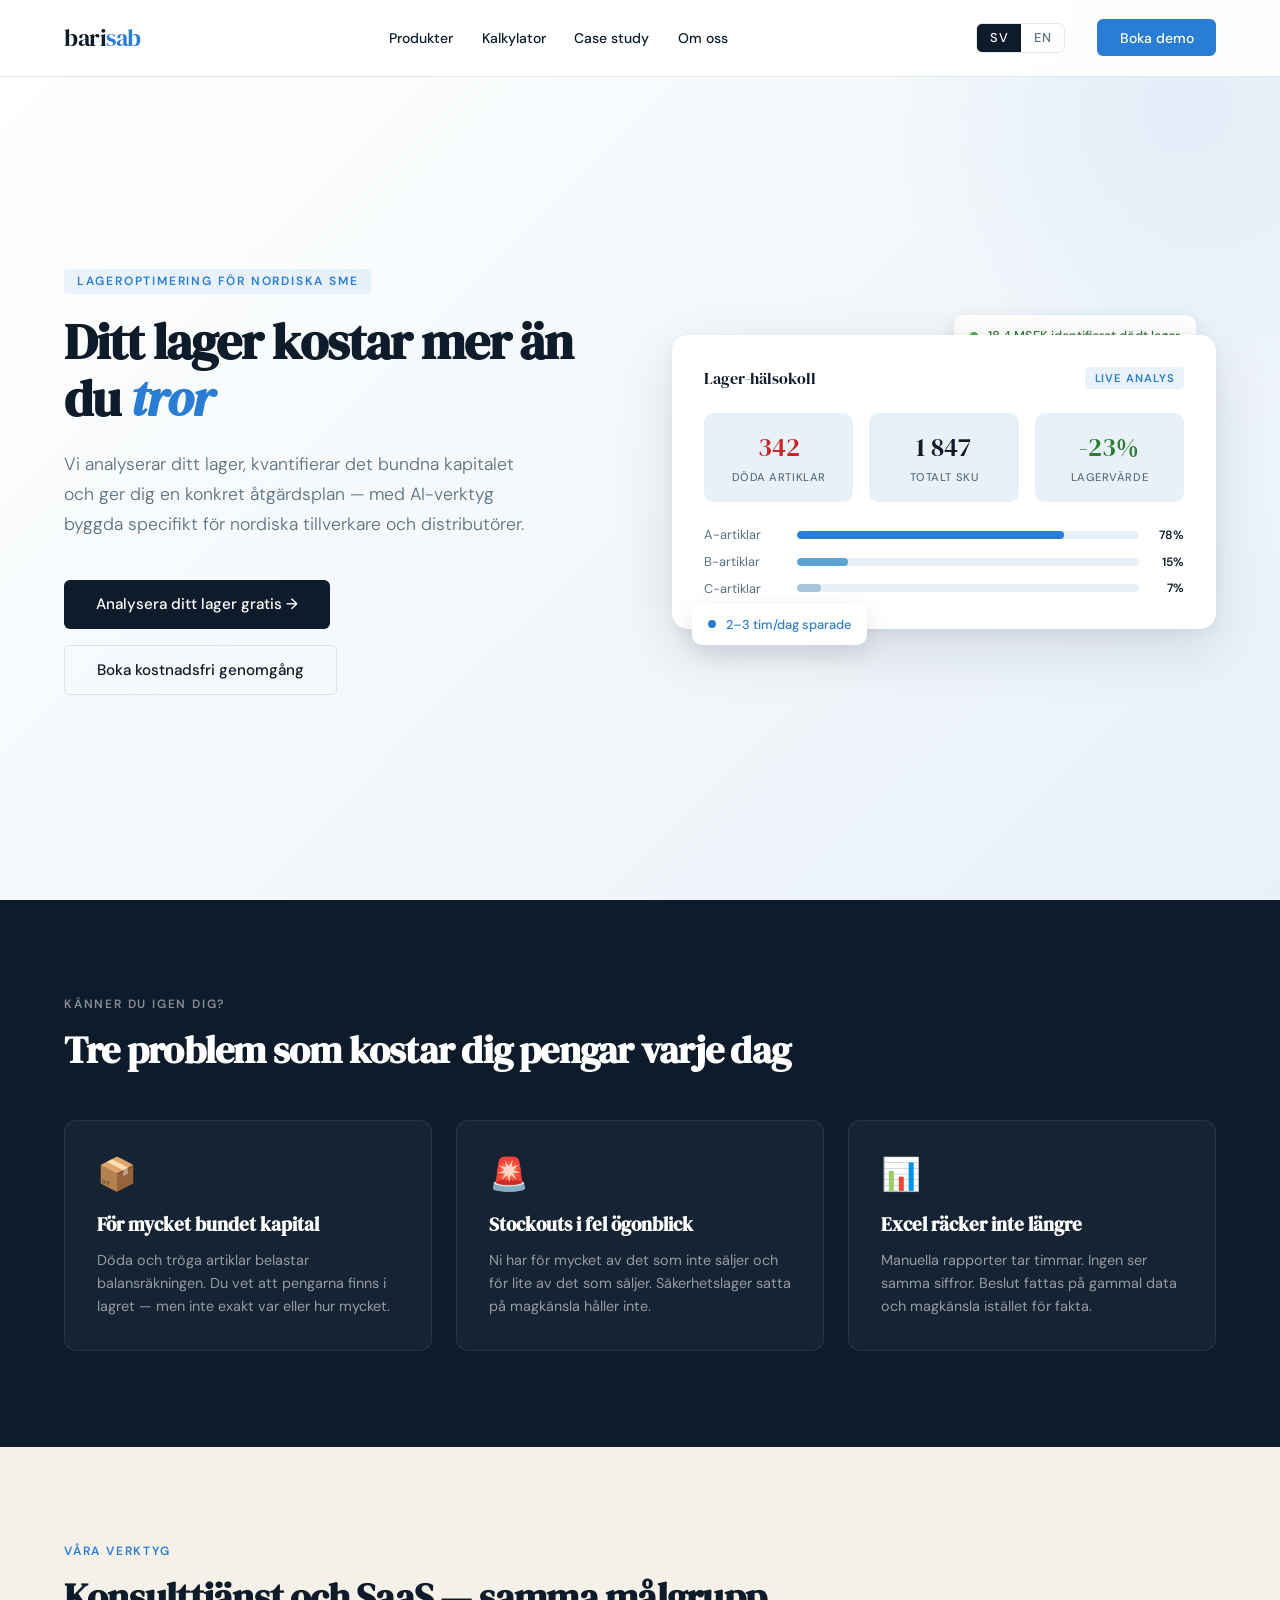
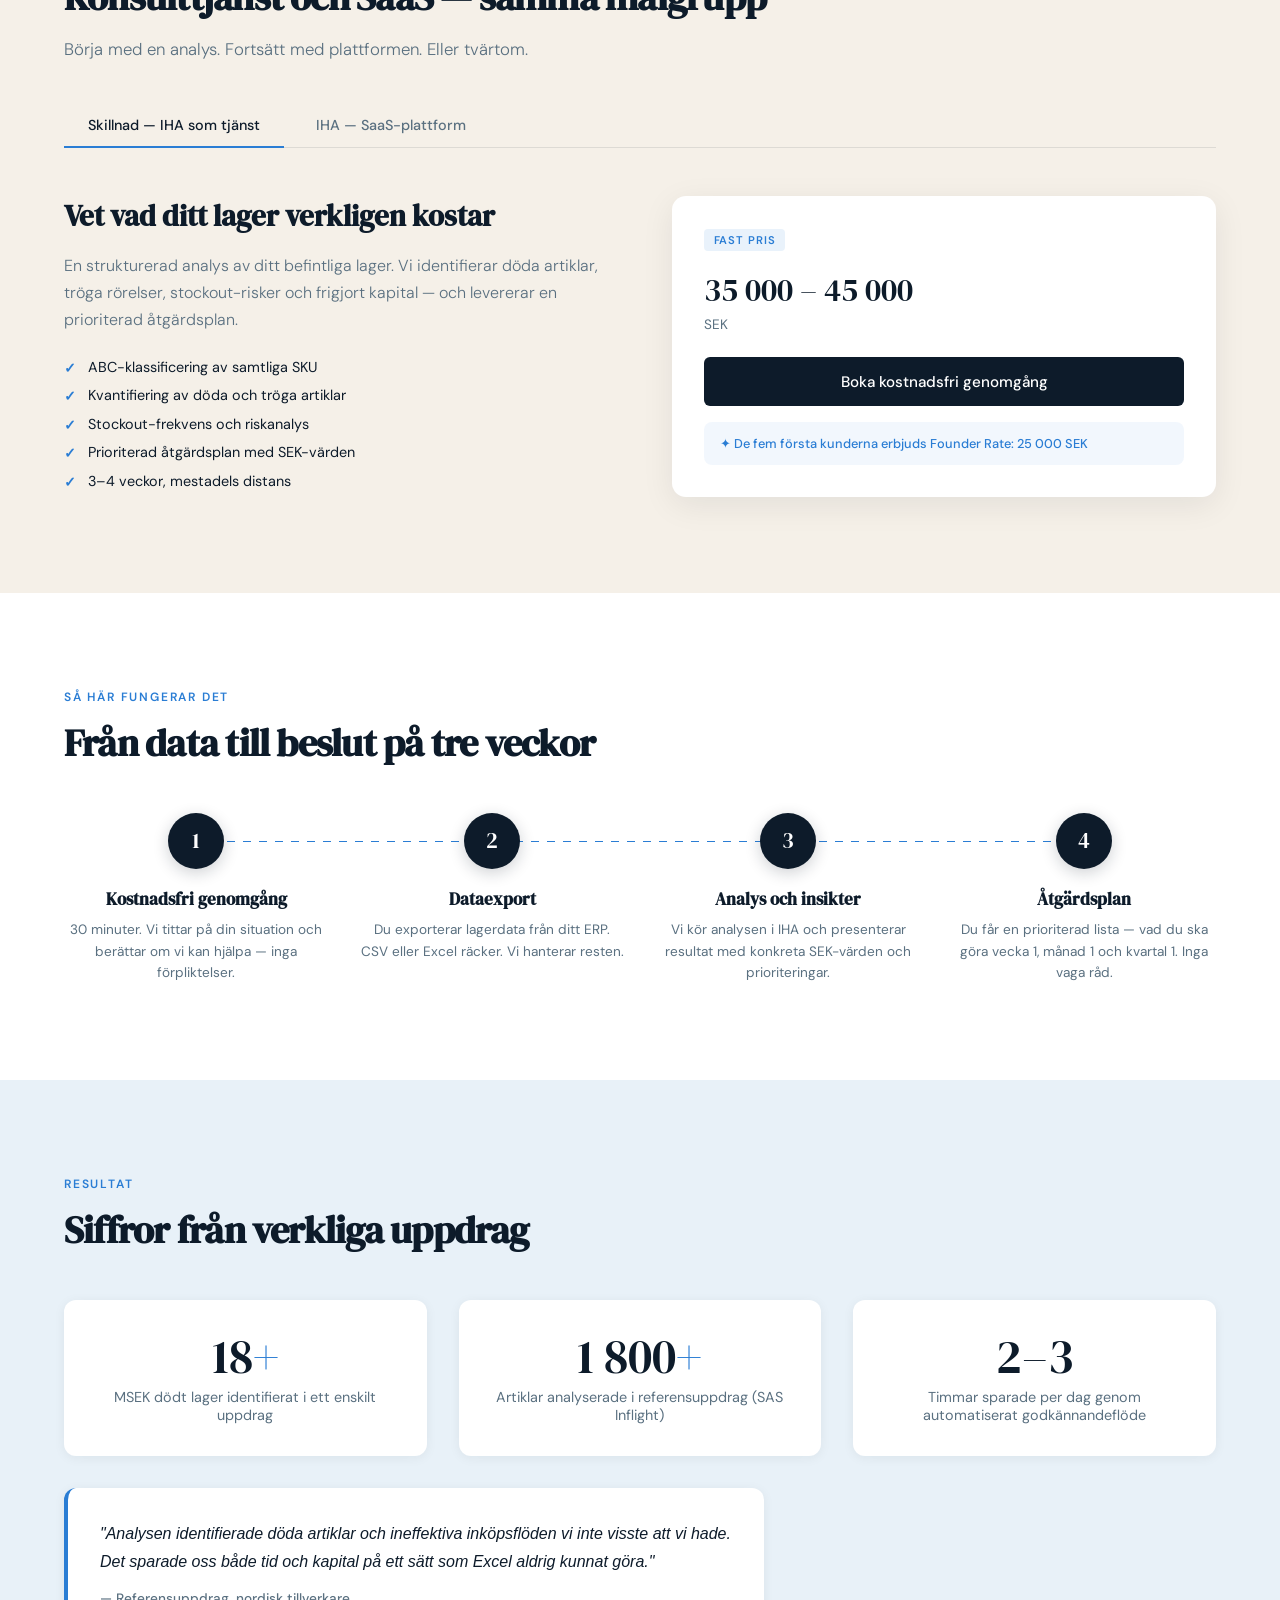
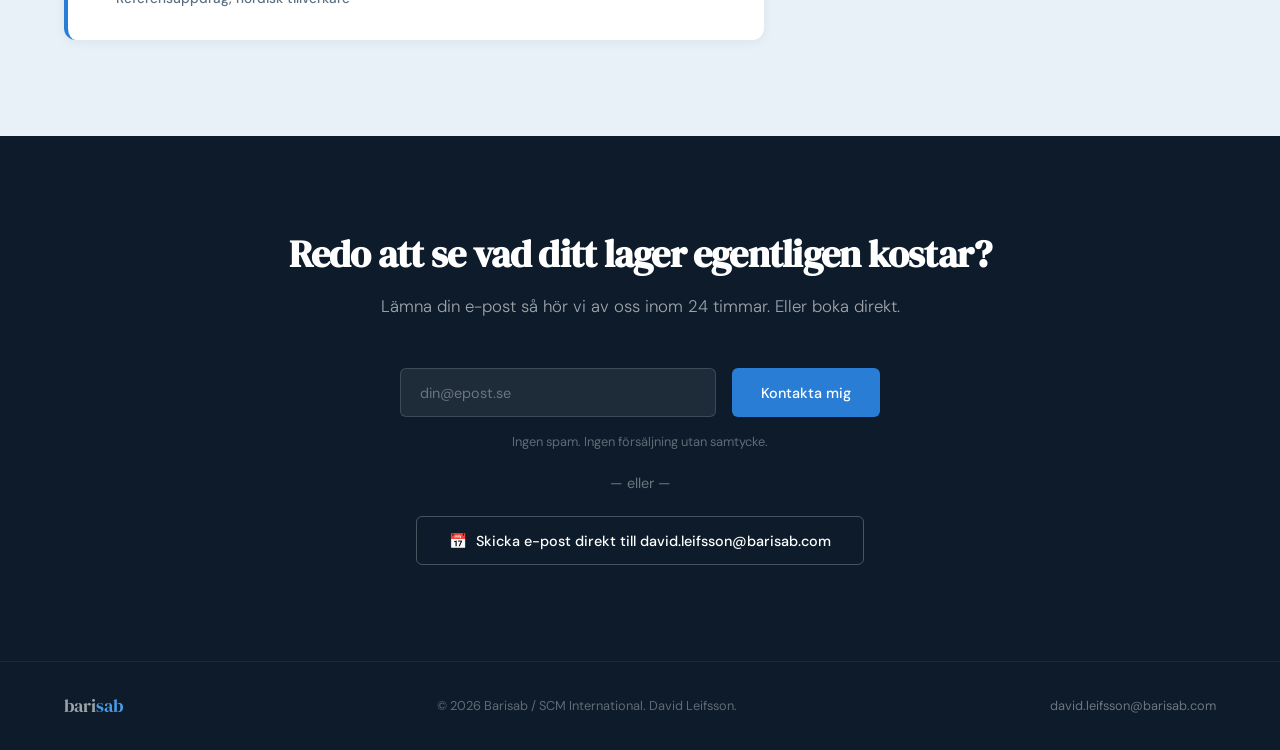
==== commit 822333b1: "Navigering + Om oss-sida (team David & Alanie) - Nav-meny (Produkter, Kalkylator, Case study, Om oss" ====
--- a/index.html
+++ b/index.html
@@ -3,7 +3,69 @@
 <head>
 <meta charset="UTF-8">
 <meta name="viewport" content="width=device-width, initial-scale=1.0">
-<title>Barisab — Lageroptimering för nordiska SME</title>
+<title>Lageroptimering & analys av dött lager för SME | IHA – Barisab</title>
+<meta name="description" content="IHA visar vad ditt lager kostar dig – dött och trögt lager, stockout-risk och ABC-analys på minuter. Analysverktyg och supply chain-konsult för nordiska SME. Gratis provperiod.">
+<link rel="canonical" href="https://barisab.com/">
+<meta name="robots" content="index, follow">
+<meta name="author" content="Barisab / SCM International">
+<meta property="og:type" content="website">
+<meta property="og:site_name" content="Barisab">
+<meta property="og:locale" content="sv_SE">
+<meta property="og:title" content="Vad kostar ditt lager dig? | IHA – Inventory Health Assessment">
+<meta property="og:description" content="IHA analyserar din lagerdata och visar dött/trögt lager, stockout-risk och bundet kapital – på minuter. Gratis provperiod.">
+<meta property="og:url" content="https://barisab.com/">
+<meta property="og:image" content="https://barisab.com/og-image.png">
+<meta property="og:image:width" content="1200">
+<meta property="og:image:height" content="630">
+<meta name="twitter:card" content="summary_large_image">
+<meta name="twitter:title" content="Vad kostar ditt lager dig? | IHA – Barisab">
+<meta name="twitter:description" content="Dött lager, stockout-risk och bundet kapital – analyserat på minuter.">
+<meta name="twitter:image" content="https://barisab.com/og-image.png">
+<link rel="icon" type="image/svg+xml" href="/favicon.svg">
+<link rel="apple-touch-icon" href="/apple-touch-icon.png">
+<script type="application/ld+json">
+{
+  "@context": "https://schema.org",
+  "@graph": [
+    {
+      "@type": "Organization",
+      "@id": "https://barisab.com/#org",
+      "name": "Barisab",
+      "alternateName": "SCM International",
+      "url": "https://barisab.com/",
+      "email": "david.leifsson@barisab.com",
+      "logo": "https://barisab.com/apple-touch-icon.png",
+      "image": "https://barisab.com/og-image.png",
+      "description": "Lageroptimering och supply chain-rådgivning för nordiska SME-tillverkare och distributörer.",
+      "founder": { "@type": "Person", "name": "David Leifsson" },
+      "areaServed": ["SE", "NO", "DK", "FI"],
+      "address": { "@type": "PostalAddress", "addressLocality": "Västerås", "addressCountry": "SE" }
+    },
+    {
+      "@type": "SoftwareApplication",
+      "name": "IHA – Inventory Health Assessment",
+      "applicationCategory": "BusinessApplication",
+      "operatingSystem": "Web",
+      "url": "https://barisab.com/",
+      "description": "SaaS som analyserar lagerdata och identifierar dött och trögt lager, stockout-risk, ABC-klassificering och bundet kapital.",
+      "offers": [
+        { "@type": "Offer", "name": "Premium Core", "price": "199", "priceCurrency": "EUR" },
+        { "@type": "Offer", "name": "Premium Advance", "price": "399", "priceCurrency": "EUR" }
+      ],
+      "publisher": { "@id": "https://barisab.com/#org" }
+    },
+    {
+      "@type": "ProfessionalService",
+      "name": "Barisab – Supply chain- och lagerkonsult",
+      "url": "https://barisab.com/",
+      "description": "Inventory Health Assessment som konsulttjänst samt Fractional Head of Supply Chain för nordiska SME.",
+      "provider": { "@id": "https://barisab.com/#org" },
+      "areaServed": ["SE", "NO", "DK", "FI"],
+      "serviceType": "Supply chain- och lageroptimering"
+    }
+  ]
+}
+</script>
 <link rel="preconnect" href="https://fonts.googleapis.com">
 <link href="https://fonts.googleapis.com/css2?family=DM+Serif+Display:ital@0;1&family=DM+Sans:wght@300;400;500;600&display=swap" rel="stylesheet">
 <link rel="stylesheet" href="css/style.css">
@@ -351,6 +413,12 @@
 <!-- NAV -->
 <nav>
   <a href="index.html" class="nav-logo">bari<span>sab</span></a>
+  <div class="nav-links">
+    <a href="index.html#products" data-sv="Produkter" data-en="Products">Produkter</a>
+    <a href="kalkylator.html" data-sv="Kalkylator" data-en="Calculator">Kalkylator</a>
+    <a href="case-study.html" data-sv="Case study" data-en="Case study">Case study</a>
+    <a href="om-oss.html" data-sv="Om oss" data-en="About">Om oss</a>
+  </div>
   <div class="nav-right">
     <div class="lang-toggle">
       <button class="lang-btn active" onclick="setLang('sv')" id="btn-sv">SV</button>
--- a/css/style.css
+++ b/css/style.css
@@ -0,0 +1,240 @@
+/* ============================================================
+   css/style.css — Barisab delade stilar
+   Refereras av: index.html, kalkylator.html, case-study.html
+   ============================================================ */
+
+/* ── VARIABLER ── */
+:root {
+  --navy:        #0D1B2A;
+  --steel:       #1C3A52;
+  --ice:         #E8F1F8;
+  --accent:      #2A7DD4;
+  --accent-light:#4A9AE8;
+  --warm:        #F5F0E8;
+  --text:        #0D1B2A;
+  --muted:       #5A7080;
+  --white:       #FFFFFF;
+  --border:      rgba(13,27,42,0.1);
+}
+
+/* ── RESET ── */
+* { margin: 0; padding: 0; box-sizing: border-box; }
+html { scroll-behavior: smooth; }
+body {
+  font-family: 'DM Sans', sans-serif;
+  color: var(--text);
+  background: var(--white);
+  overflow-x: hidden;
+}
+
+/* ── NAV ── */
+nav {
+  position: fixed; top: 0; left: 0; right: 0; z-index: 100;
+  display: flex; align-items: center; justify-content: space-between;
+  padding: 1.2rem 4rem;
+  background: rgba(255,255,255,0.92);
+  backdrop-filter: blur(12px);
+  border-bottom: 1px solid var(--border);
+}
+.nav-logo {
+  font-family: 'DM Serif Display', serif;
+  font-size: 1.5rem;
+  color: var(--navy);
+  letter-spacing: -0.02em;
+  text-decoration: none;
+  display: inline-block;
+}
+.nav-logo span { color: var(--accent); }
+.nav-links {
+  display: flex; align-items: center; gap: 1.8rem;
+}
+.nav-links a {
+  font-family: 'DM Sans', sans-serif;
+  font-size: 0.875rem; font-weight: 500;
+  color: var(--navy); text-decoration: none;
+  transition: color 0.2s;
+}
+.nav-links a:hover { color: var(--accent); }
+.nav-right { display: flex; align-items: center; gap: 2rem; }
+.lang-toggle {
+  display: flex;
+  border: 1.5px solid var(--border);
+  border-radius: 6px;
+  overflow: hidden;
+}
+.lang-btn {
+  padding: 0.35rem 0.8rem;
+  font-family: 'DM Sans', sans-serif;
+  font-size: 0.8rem; font-weight: 500;
+  cursor: pointer; border: none;
+  background: transparent; color: var(--muted);
+  transition: all 0.2s; letter-spacing: 0.05em;
+}
+.lang-btn.active { background: var(--navy); color: var(--white); }
+.nav-cta {
+  padding: 0.6rem 1.4rem;
+  background: var(--accent); color: white;
+  border: none; border-radius: 6px;
+  font-family: 'DM Sans', sans-serif;
+  font-size: 0.875rem; font-weight: 500;
+  cursor: pointer; transition: background 0.2s;
+  text-decoration: none;
+}
+.nav-cta:hover { background: var(--accent-light); }
+
+/* ── HERO EYEBROW (ljus bakgrund) ── */
+.hero-eyebrow {
+  display: inline-block;
+  font-size: 0.75rem; font-weight: 600;
+  letter-spacing: 0.15em; text-transform: uppercase;
+  color: var(--accent); margin-bottom: 1.2rem;
+  padding: 0.3rem 0.8rem;
+  background: rgba(42,125,212,0.08);
+  border-radius: 4px;
+}
+
+/* ── KNAPPAR ── */
+.btn-primary {
+  padding: 0.9rem 2rem;
+  background: var(--navy); color: white;
+  border: none; border-radius: 6px;
+  font-family: 'DM Sans', sans-serif;
+  font-size: 0.95rem; font-weight: 500;
+  cursor: pointer; transition: all 0.2s;
+  text-decoration: none; display: inline-block;
+}
+.btn-primary:hover { background: var(--steel); transform: translateY(-1px); }
+
+.btn-secondary {
+  padding: 0.9rem 2rem;
+  background: transparent; color: var(--navy);
+  border: 1.5px solid var(--border); border-radius: 6px;
+  font-family: 'DM Sans', sans-serif;
+  font-size: 0.95rem; font-weight: 500;
+  cursor: pointer; transition: all 0.2s;
+  text-decoration: none; display: inline-block;
+}
+.btn-secondary:hover { border-color: var(--accent); color: var(--accent); }
+
+.btn-accent {
+  display: block; width: 100%; text-align: center;
+  padding: 0.9rem 1.5rem;
+  background: var(--accent); color: white;
+  border: none; border-radius: 8px;
+  font-family: 'DM Sans', sans-serif;
+  font-size: 0.9rem; font-weight: 500;
+  cursor: pointer; transition: background 0.2s;
+  text-decoration: none; margin-bottom: 0.75rem;
+}
+.btn-accent:hover { background: var(--accent-light); }
+
+.btn-outline-white {
+  display: block; width: 100%; text-align: center;
+  padding: 0.75rem 1.5rem;
+  background: transparent; color: rgba(255,255,255,0.7);
+  border: 1.5px solid rgba(255,255,255,0.2);
+  border-radius: 8px;
+  font-family: 'DM Sans', sans-serif;
+  font-size: 0.875rem; font-weight: 400;
+  cursor: pointer; transition: all 0.2s;
+  text-decoration: none;
+}
+.btn-outline-white:hover { border-color: rgba(255,255,255,0.5); color: white; }
+
+.btn-ghost {
+  padding: 1rem 2.2rem;
+  background: transparent; color: rgba(255,255,255,0.8);
+  border: 1.5px solid rgba(255,255,255,0.25);
+  border-radius: 8px;
+  font-family: 'DM Sans', sans-serif;
+  font-size: 0.95rem; font-weight: 400;
+  cursor: pointer; transition: all 0.2s;
+  text-decoration: none; display: inline-block;
+}
+.btn-ghost:hover { border-color: rgba(255,255,255,0.6); color: white; }
+
+/* ── SECTION COMMONS ── */
+section { padding: 6rem 4rem; }
+.section-label {
+  font-size: 0.75rem; font-weight: 600;
+  letter-spacing: 0.15em; text-transform: uppercase;
+  color: var(--accent); margin-bottom: 1rem;
+}
+.section-title {
+  font-family: 'DM Serif Display', serif;
+  font-size: clamp(1.8rem, 3vw, 2.8rem);
+  line-height: 1.15; letter-spacing: -0.02em;
+  color: var(--navy); margin-bottom: 1rem;
+}
+.section-sub {
+  font-size: 1.05rem; line-height: 1.7;
+  color: var(--muted); max-width: 560px;
+  font-weight: 300;
+}
+
+/* ── BADGES ── */
+.badge {
+  font-size: 0.7rem; font-weight: 600; letter-spacing: 0.08em;
+  text-transform: uppercase; padding: 0.25rem 0.6rem;
+  border-radius: 4px;
+}
+.badge-green { background: #E8F5E9; color: #2E7D32; }
+.badge-red   { background: #FFEBEE; color: #C62828; }
+.badge-blue  { background: rgba(42,125,212,0.1); color: var(--accent); }
+
+/* ── FOUNDER NOTE ── */
+.founder-note {
+  background: rgba(42,125,212,0.06);
+  border-radius: 8px; padding: 0.8rem 1rem;
+  font-size: 0.8rem; color: var(--accent);
+  font-weight: 500; margin-top: 0.5rem;
+}
+
+/* ── SUCCESS MSG ── */
+.success-msg {
+  display: none;
+  color: #81C784;
+  font-size: 0.9rem;
+  margin-top: 0.75rem;
+  font-weight: 500;
+}
+
+/* ── FOOTER ── */
+footer {
+  background: var(--navy);
+  border-top: 1px solid rgba(255,255,255,0.06);
+  padding: 2rem 4rem;
+  display: flex; justify-content: space-between; align-items: center;
+}
+footer p { font-size: 0.8rem; color: rgba(255,255,255,0.35); }
+.footer-logo {
+  font-family: 'DM Serif Display', serif;
+  font-size: 1.1rem; color: rgba(255,255,255,0.6);
+}
+.footer-logo span { color: var(--accent-light); }
+
+/* ── ANIMATIONER ── */
+@keyframes fadeInUp {
+  from { opacity: 0; transform: translateY(24px); }
+  to   { opacity: 1; transform: translateY(0); }
+}
+@keyframes float {
+  0%, 100% { transform: translateY(0); }
+  50%       { transform: translateY(-6px); }
+}
+@keyframes barGrow {
+  from { transform: scaleX(0); transform-origin: left; }
+  to   { transform: scaleX(1); }
+}
+@keyframes countUp {
+  from { opacity: 0; transform: translateY(12px); }
+  to   { opacity: 1; transform: translateY(0); }
+}
+
+/* ── RESPONSIV ── */
+@media (max-width: 900px) {
+  nav { padding: 1rem 1.5rem; }
+  .nav-links { display: none; }
+  section { padding: 4rem 1.5rem; }
+  footer { flex-direction: column; gap: 1rem; text-align: center; }
+}
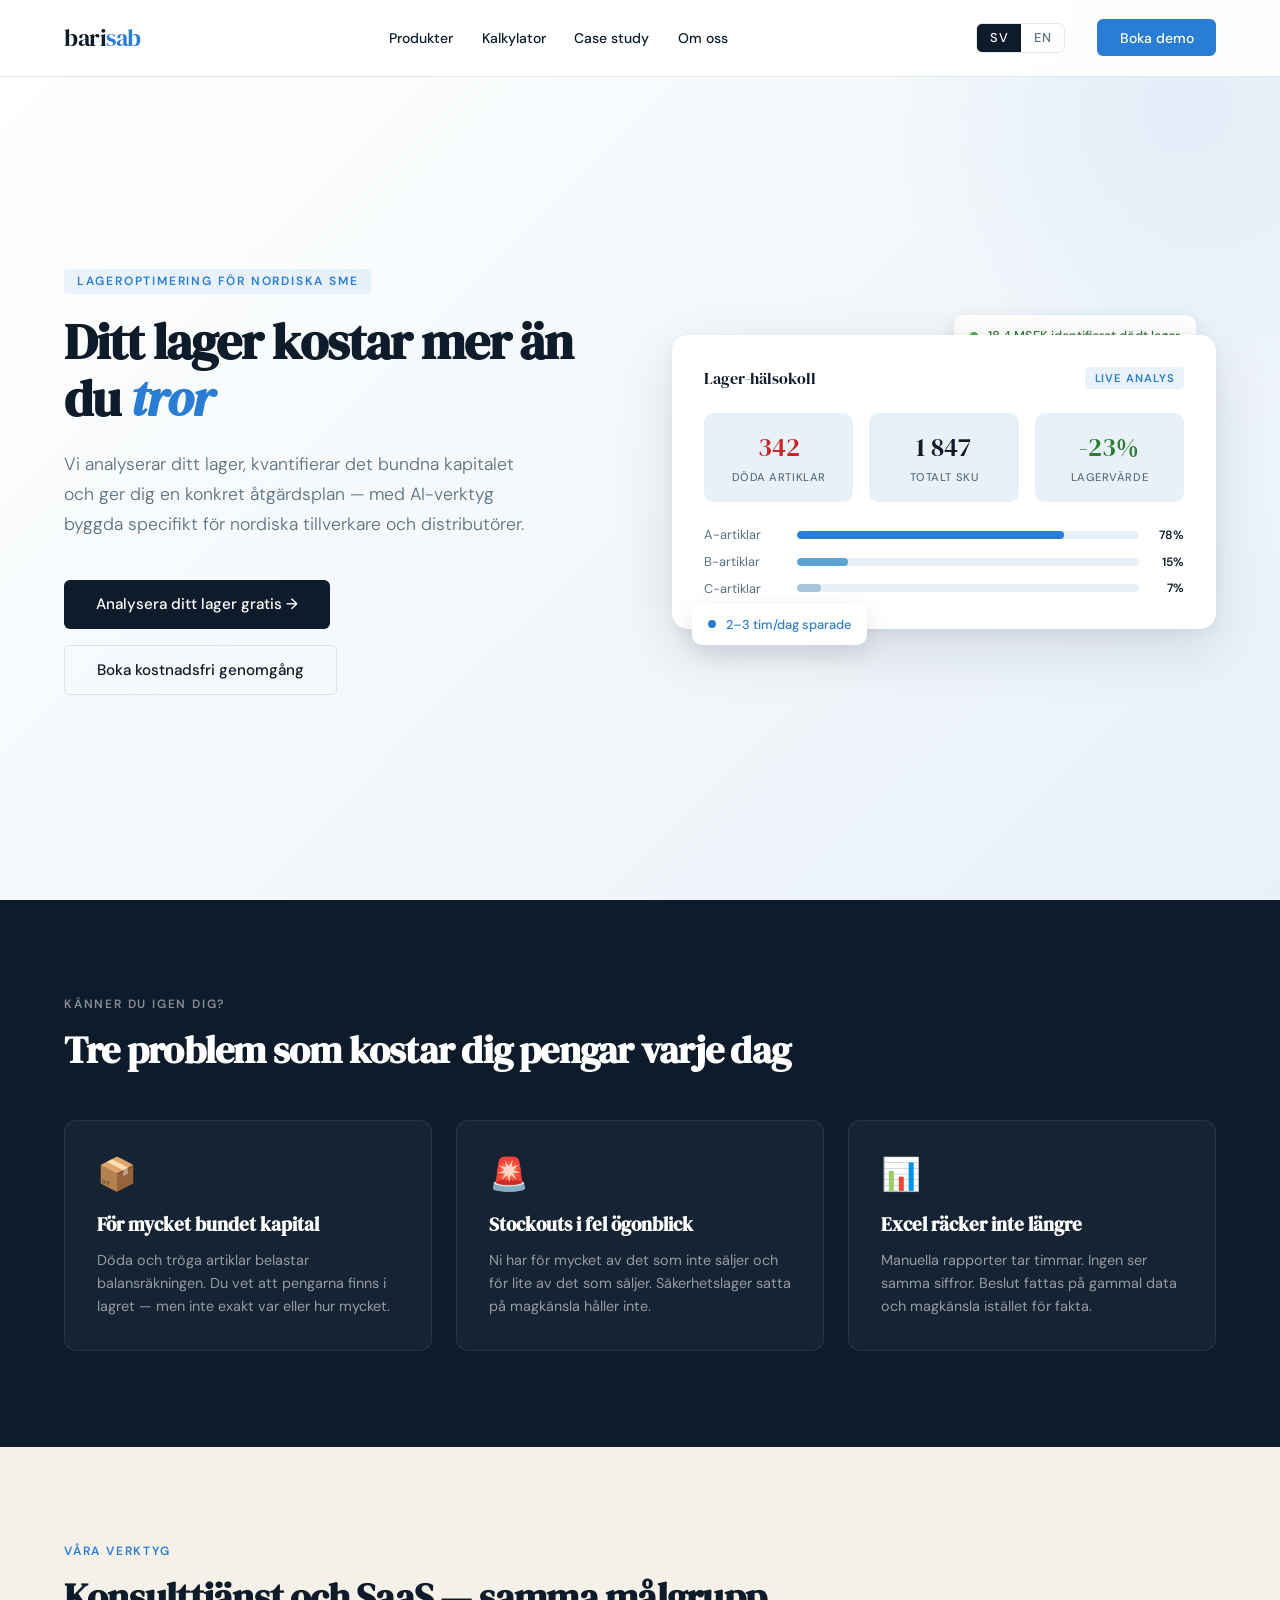
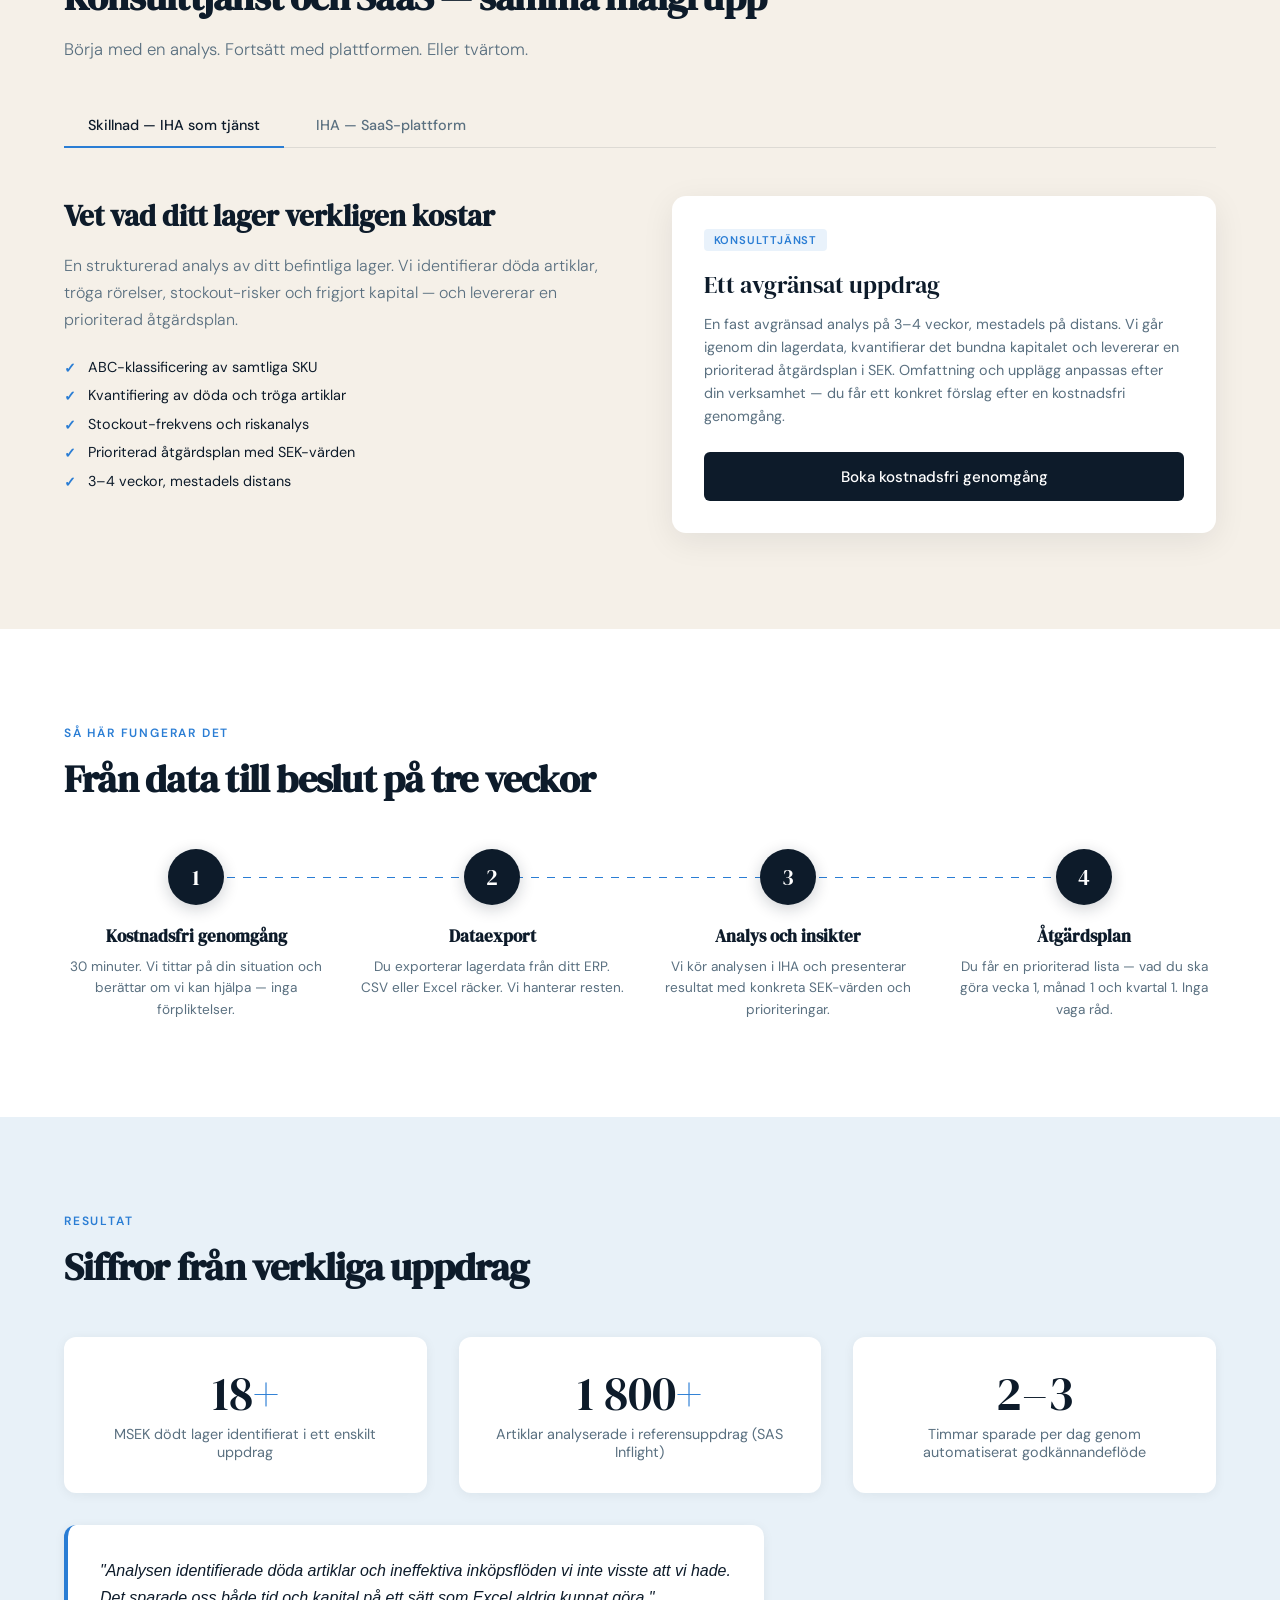
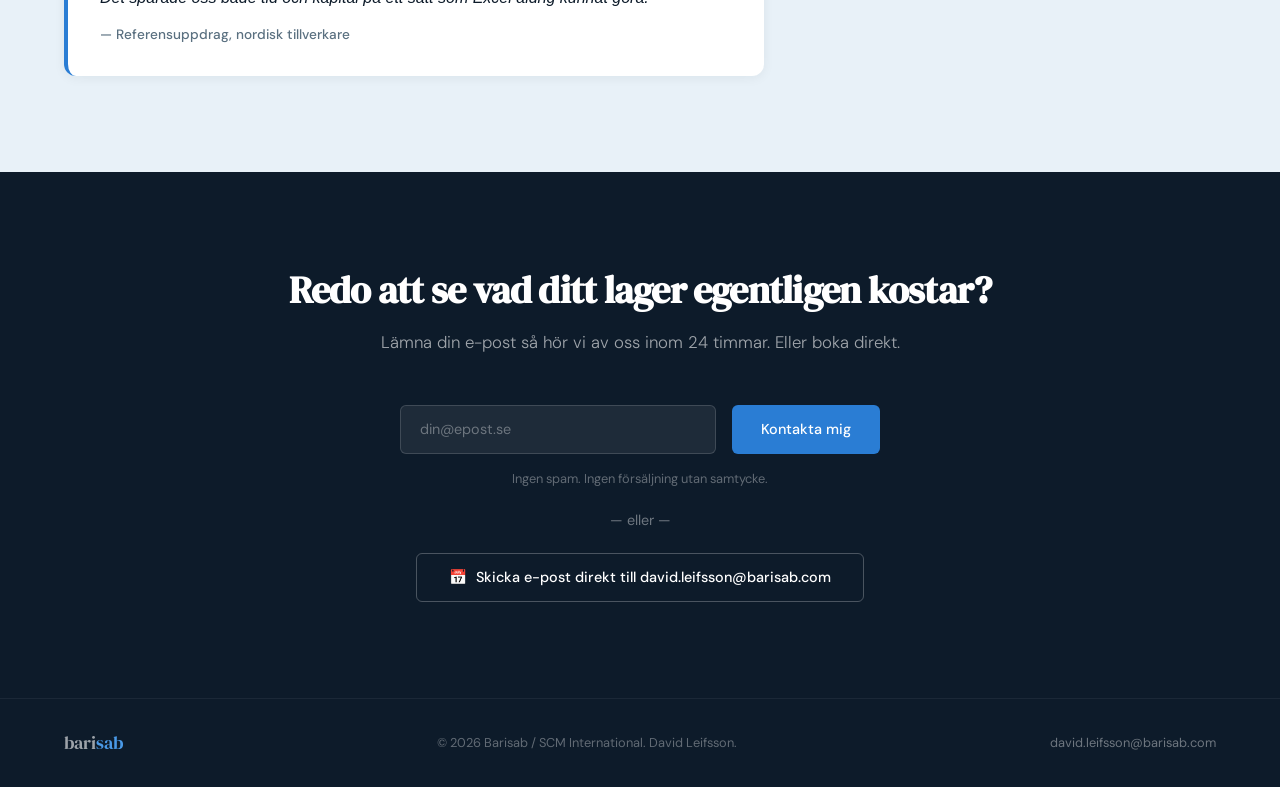
==== commit f95e521f: "Skillnad-fliken: ta bort pris + Founder Rate, ersätt med beskrivande text Co-Authored-By: Claude Opu" ====
--- a/index.html
+++ b/index.html
@@ -536,14 +536,13 @@
     </div>
     <div class="product-price-card">
       <div style="margin-bottom:1.2rem">
-        <span class="badge badge-blue" data-sv="Fast pris" data-en="Fixed price">Fast pris</span>
+        <span class="badge badge-blue" data-sv="Konsulttjänst" data-en="Consulting service">Konsulttjänst</span>
       </div>
-      <div class="tier-header" style="margin-bottom:0.25rem">
-        <span style="font-family:'DM Serif Display',serif;font-size:2rem;color:var(--navy)">35 000 – 45 000</span>
+      <div class="tier-header" style="margin-bottom:0.75rem">
+        <span style="font-family:'DM Serif Display',serif;font-size:1.5rem;color:var(--navy)" data-sv="Ett avgränsat uppdrag" data-en="A defined engagement">Ett avgränsat uppdrag</span>
       </div>
-      <div style="font-size:0.85rem;color:var(--muted);margin-bottom:1.5rem">SEK</div>
+      <p style="font-size:0.9rem;color:var(--muted);line-height:1.6;margin-bottom:1.5rem" data-sv="En fast avgränsad analys på 3–4 veckor, mestadels på distans. Vi går igenom din lagerdata, kvantifierar det bundna kapitalet och levererar en prioriterad åtgärdsplan i SEK. Omfattning och upplägg anpassas efter din verksamhet — du får ett konkret förslag efter en kostnadsfri genomgång." data-en="A fixed, well-defined analysis over 3–4 weeks, mostly remote. We review your inventory data, quantify the tied-up capital and deliver a prioritized action plan in SEK. Scope is tailored to your operation — you get a concrete proposal after a free review.">En fast avgränsad analys på 3–4 veckor, mestadels på distans. Vi går igenom din lagerdata, kvantifierar det bundna kapitalet och levererar en prioriterad åtgärdsplan i SEK. Omfattning och upplägg anpassas efter din verksamhet — du får ett konkret förslag efter en kostnadsfri genomgång.</p>
       <a href="https://calendly.com/david-leifsson-barisab/30min" target="_blank" rel="noopener" class="btn-primary" style="width:100%;text-align:center;display:block" data-sv="Boka kostnadsfri genomgång" data-en="Book a free review">Boka kostnadsfri genomgång</a>
-      <div class="founder-note" style="margin-top:1rem" data-sv="✦ De fem första kunderna erbjuds Founder Rate: 25 000 SEK" data-en="✦ The first five clients are offered Founder Rate: 25,000 SEK">✦ De fem första kunderna erbjuds Founder Rate: 25 000 SEK</div>
     </div>
   </div>
 
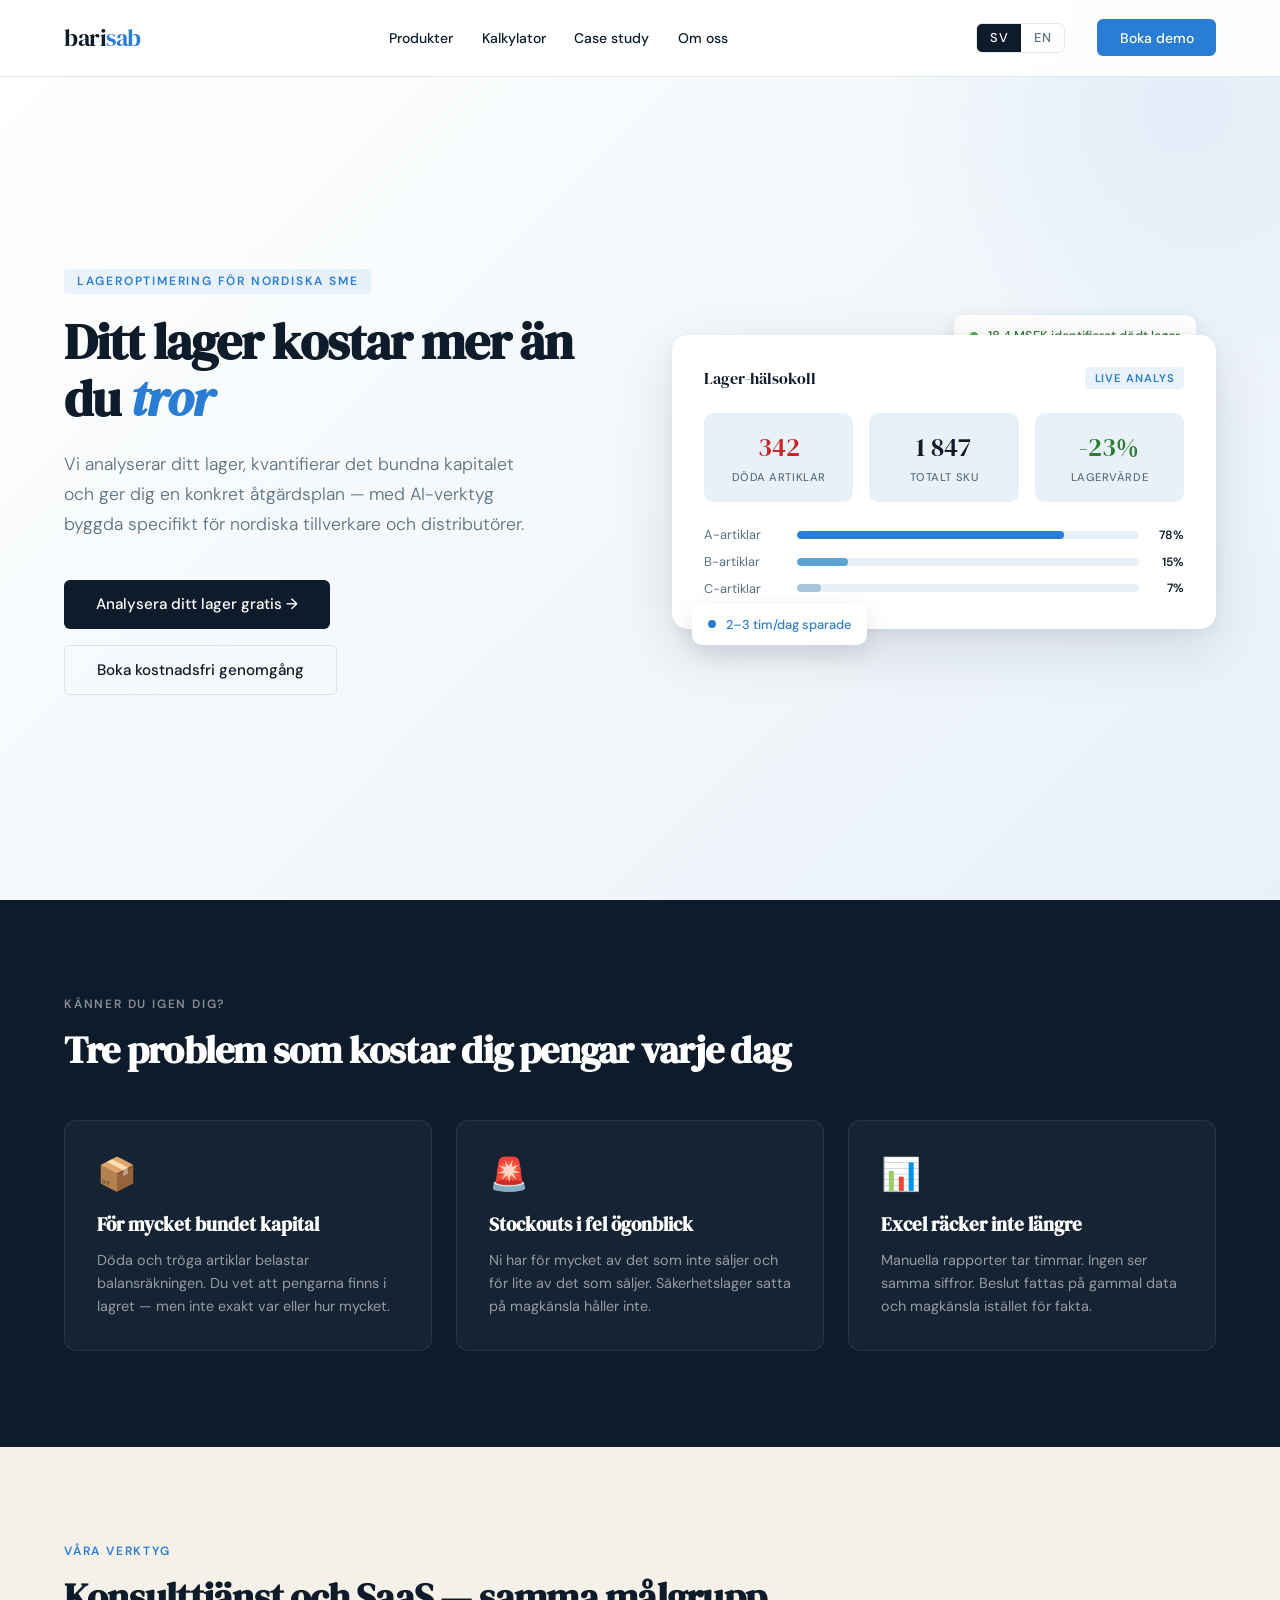
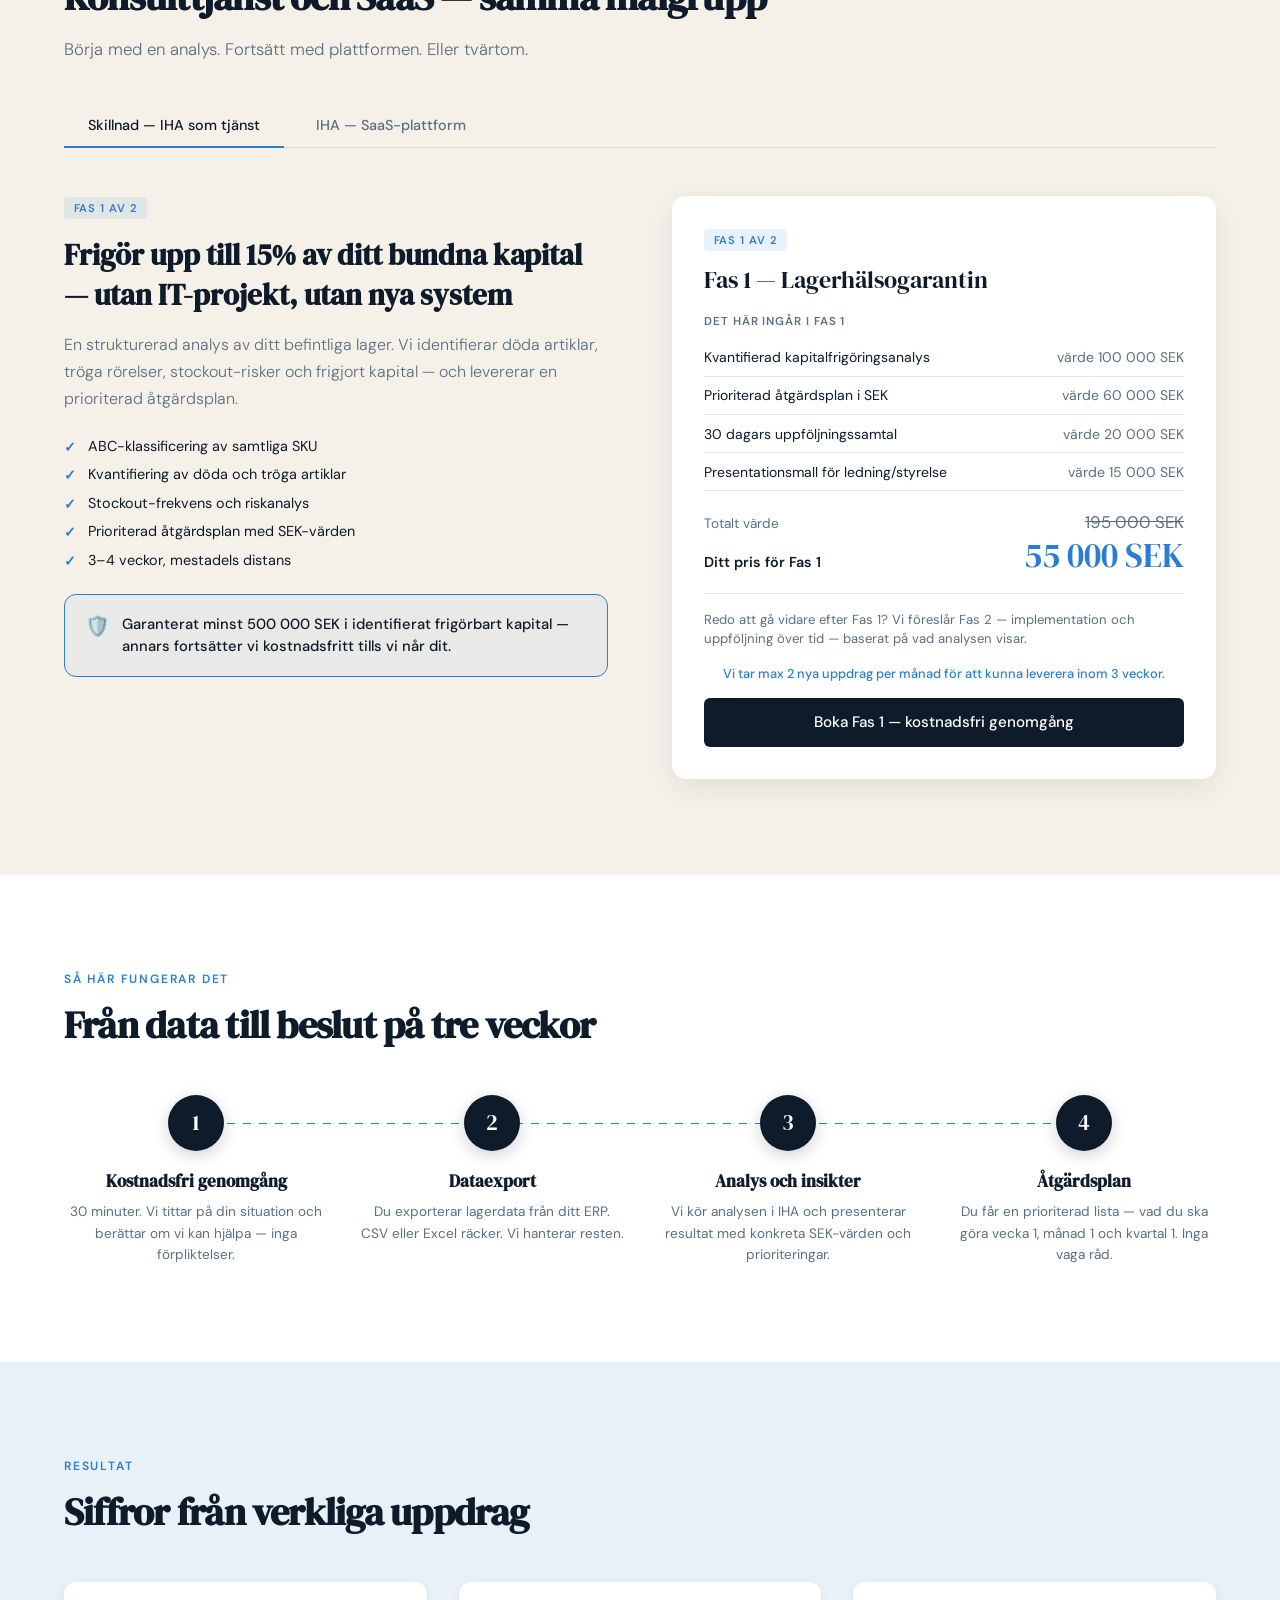
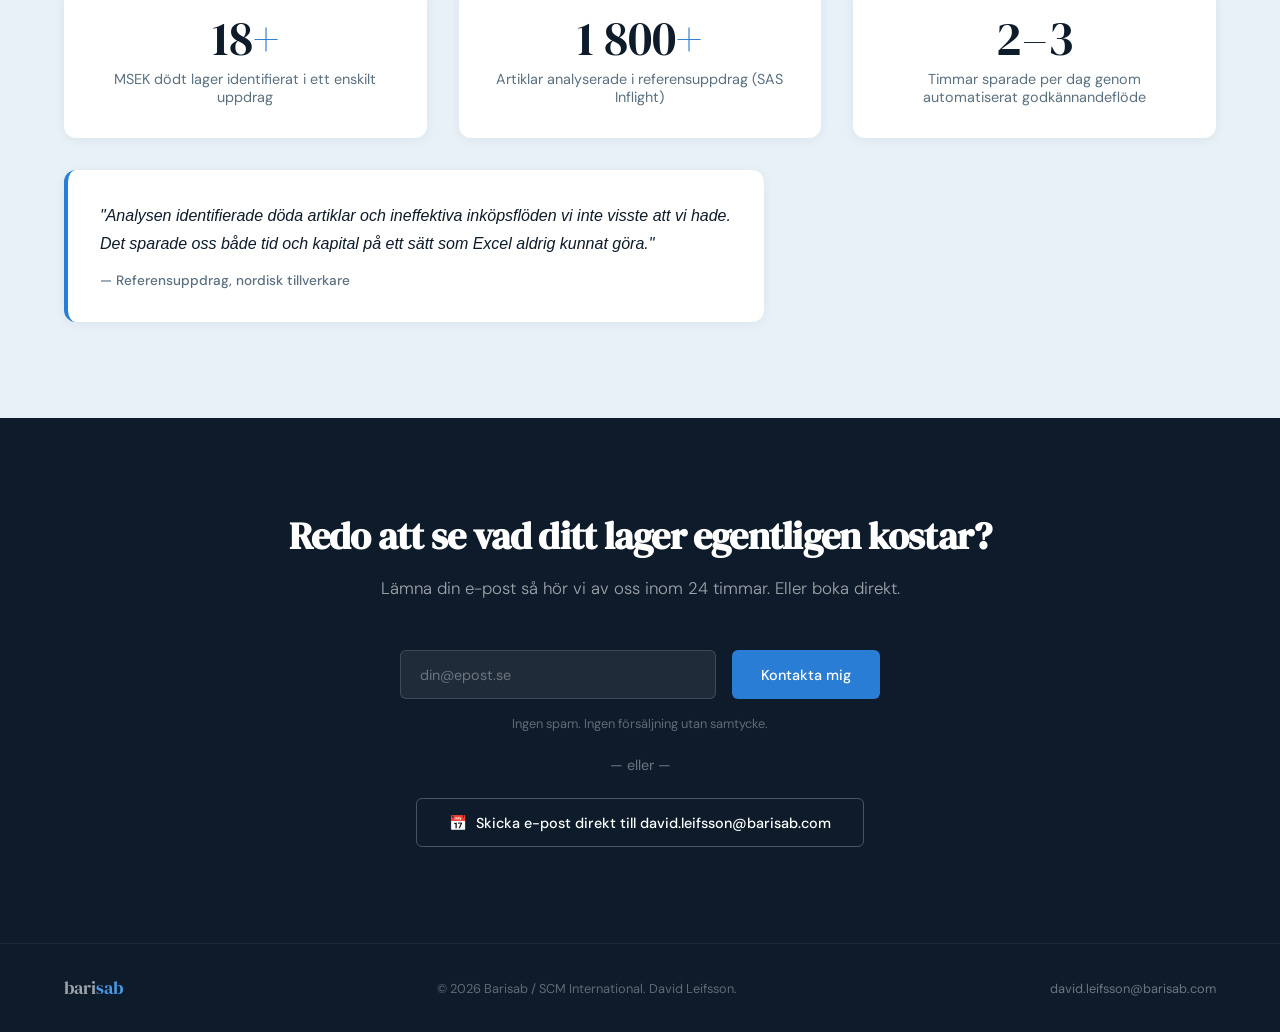
==== commit 148cdb65: "Skillnad-fliken: Fas 1 – Lagerhälsogarantin (garanti, värdestapel, pris 55 000, knapphet) Co-Authore" ====
--- a/index.html
+++ b/index.html
@@ -524,7 +524,8 @@
 
   <div class="tab-content active" id="tab-skillnad">
     <div class="product-desc">
-      <h3 data-sv="Vet vad ditt lager verkligen kostar" data-en="Know what your inventory really costs">Vet vad ditt lager verkligen kostar</h3>
+      <span class="badge badge-blue" style="margin-bottom:1rem;display:inline-block" data-sv="FAS 1 AV 2" data-en="PHASE 1 OF 2">FAS 1 AV 2</span>
+      <h3 data-sv="Frigör upp till 15% av ditt bundna kapital — utan IT-projekt, utan nya system" data-en="Free up to 15% of your tied-up capital — no IT project, no new systems">Frigör upp till 15% av ditt bundna kapital — utan IT-projekt, utan nya system</h3>
       <p data-sv="En strukturerad analys av ditt befintliga lager. Vi identifierar döda artiklar, tröga rörelser, stockout-risker och frigjort kapital — och levererar en prioriterad åtgärdsplan." data-en="A structured analysis of your existing inventory. We identify dead items, slow movers, stockout risks and released capital — and deliver a prioritized action plan.">En strukturerad analys av ditt befintliga lager. Vi identifierar döda artiklar, tröga rörelser, stockout-risker och frigjort kapital — och levererar en prioriterad åtgärdsplan.</p>
       <ul class="feature-list">
         <li data-sv="ABC-klassificering av samtliga SKU" data-en="ABC classification of all SKUs">ABC-klassificering av samtliga SKU</li>
@@ -533,16 +534,48 @@
         <li data-sv="Prioriterad åtgärdsplan med SEK-värden" data-en="Prioritized action plan with SEK values">Prioriterad åtgärdsplan med SEK-värden</li>
         <li data-sv="3–4 veckor, mestadels distans" data-en="3–4 weeks, mostly remote">3–4 veckor, mestadels distans</li>
       </ul>
+      <div style="margin-top:1.5rem;background:rgba(42,125,212,0.06);border:1.5px solid var(--accent);border-radius:12px;padding:1.1rem 1.25rem;display:flex;gap:0.75rem;align-items:flex-start">
+        <span style="font-size:1.25rem;line-height:1.3">🛡️</span>
+        <p style="font-size:0.92rem;line-height:1.55;color:var(--navy);font-weight:500;margin:0" data-sv="Garanterat minst 500 000 SEK i identifierat frigörbart kapital — annars fortsätter vi kostnadsfritt tills vi når dit." data-en="Guaranteed at least 500,000 SEK in identified releasable capital — otherwise we continue free of charge until we get there.">Garanterat minst 500 000 SEK i identifierat frigörbart kapital — annars fortsätter vi kostnadsfritt tills vi når dit.</p>
+      </div>
     </div>
     <div class="product-price-card">
-      <div style="margin-bottom:1.2rem">
-        <span class="badge badge-blue" data-sv="Konsulttjänst" data-en="Consulting service">Konsulttjänst</span>
-      </div>
-      <div class="tier-header" style="margin-bottom:0.75rem">
-        <span style="font-family:'DM Serif Display',serif;font-size:1.5rem;color:var(--navy)" data-sv="Ett avgränsat uppdrag" data-en="A defined engagement">Ett avgränsat uppdrag</span>
-      </div>
-      <p style="font-size:0.9rem;color:var(--muted);line-height:1.6;margin-bottom:1.5rem" data-sv="En fast avgränsad analys på 3–4 veckor, mestadels på distans. Vi går igenom din lagerdata, kvantifierar det bundna kapitalet och levererar en prioriterad åtgärdsplan i SEK. Omfattning och upplägg anpassas efter din verksamhet — du får ett konkret förslag efter en kostnadsfri genomgång." data-en="A fixed, well-defined analysis over 3–4 weeks, mostly remote. We review your inventory data, quantify the tied-up capital and deliver a prioritized action plan in SEK. Scope is tailored to your operation — you get a concrete proposal after a free review.">En fast avgränsad analys på 3–4 veckor, mestadels på distans. Vi går igenom din lagerdata, kvantifierar det bundna kapitalet och levererar en prioriterad åtgärdsplan i SEK. Omfattning och upplägg anpassas efter din verksamhet — du får ett konkret förslag efter en kostnadsfri genomgång.</p>
-      <a href="https://calendly.com/david-leifsson-barisab/30min" target="_blank" rel="noopener" class="btn-primary" style="width:100%;text-align:center;display:block" data-sv="Boka kostnadsfri genomgång" data-en="Book a free review">Boka kostnadsfri genomgång</a>
+      <div style="margin-bottom:0.9rem">
+        <span class="badge badge-blue" data-sv="Fas 1 av 2" data-en="Phase 1 of 2">Fas 1 av 2</span>
+      </div>
+      <div class="tier-header" style="margin-bottom:1.1rem">
+        <span style="font-family:'DM Serif Display',serif;font-size:1.5rem;color:var(--navy)" data-sv="Fas 1 — Lagerhälsogarantin" data-en="Phase 1 — The Inventory Health Guarantee">Fas 1 — Lagerhälsogarantin</span>
+      </div>
+      <div style="font-size:0.72rem;font-weight:600;letter-spacing:0.08em;text-transform:uppercase;color:var(--muted);margin-bottom:0.6rem" data-sv="Det här ingår i Fas 1" data-en="What's included in Phase 1">Det här ingår i Fas 1</div>
+      <div style="margin-bottom:1.25rem">
+        <div style="display:flex;justify-content:space-between;gap:1rem;padding:0.6rem 0;border-bottom:1px solid var(--border);font-size:0.875rem">
+          <span style="color:var(--navy)" data-sv="Kvantifierad kapitalfrigöringsanalys" data-en="Quantified capital-release analysis">Kvantifierad kapitalfrigöringsanalys</span>
+          <span style="color:var(--muted);white-space:nowrap" data-sv="värde 100 000 SEK" data-en="value 100,000 SEK">värde 100 000 SEK</span>
+        </div>
+        <div style="display:flex;justify-content:space-between;gap:1rem;padding:0.6rem 0;border-bottom:1px solid var(--border);font-size:0.875rem">
+          <span style="color:var(--navy)" data-sv="Prioriterad åtgärdsplan i SEK" data-en="Prioritized action plan in SEK">Prioriterad åtgärdsplan i SEK</span>
+          <span style="color:var(--muted);white-space:nowrap" data-sv="värde 60 000 SEK" data-en="value 60,000 SEK">värde 60 000 SEK</span>
+        </div>
+        <div style="display:flex;justify-content:space-between;gap:1rem;padding:0.6rem 0;border-bottom:1px solid var(--border);font-size:0.875rem">
+          <span style="color:var(--navy)" data-sv="30 dagars uppföljningssamtal" data-en="30-day follow-up call">30 dagars uppföljningssamtal</span>
+          <span style="color:var(--muted);white-space:nowrap" data-sv="värde 20 000 SEK" data-en="value 20,000 SEK">värde 20 000 SEK</span>
+        </div>
+        <div style="display:flex;justify-content:space-between;gap:1rem;padding:0.6rem 0;border-bottom:1px solid var(--border);font-size:0.875rem">
+          <span style="color:var(--navy)" data-sv="Presentationsmall för ledning/styrelse" data-en="Presentation template for management/board">Presentationsmall för ledning/styrelse</span>
+          <span style="color:var(--muted);white-space:nowrap" data-sv="värde 15 000 SEK" data-en="value 15,000 SEK">värde 15 000 SEK</span>
+        </div>
+      </div>
+      <div style="display:flex;align-items:baseline;justify-content:space-between;gap:1rem;margin-bottom:0.35rem">
+        <span style="font-size:0.85rem;color:var(--muted)" data-sv="Totalt värde" data-en="Total value">Totalt värde</span>
+        <span style="font-size:1.05rem;color:var(--muted);text-decoration:line-through">195 000 SEK</span>
+      </div>
+      <div style="display:flex;align-items:baseline;justify-content:space-between;gap:1rem;margin-bottom:1.25rem">
+        <span style="font-size:0.9rem;color:var(--navy);font-weight:600" data-sv="Ditt pris för Fas 1" data-en="Your price for Phase 1">Ditt pris för Fas 1</span>
+        <span style="font-family:'DM Serif Display',serif;font-size:2.1rem;color:var(--accent);line-height:1">55 000 SEK</span>
+      </div>
+      <p style="font-size:0.82rem;color:var(--muted);line-height:1.5;margin:0 0 1rem;padding-top:1rem;border-top:1px solid var(--border)" data-sv="Redo att gå vidare efter Fas 1? Vi föreslår Fas 2 — implementation och uppföljning över tid — baserat på vad analysen visar." data-en="Ready to go further after Phase 1? We propose Phase 2 — implementation and follow-up over time — based on what the analysis shows.">Redo att gå vidare efter Fas 1? Vi föreslår Fas 2 — implementation och uppföljning över tid — baserat på vad analysen visar.</p>
+      <p style="font-size:0.8rem;color:var(--accent);font-weight:500;line-height:1.45;margin:0 0 0.9rem;text-align:center" data-sv="Vi tar max 2 nya uppdrag per månad för att kunna leverera inom 3 veckor." data-en="We take on max 2 new engagements per month to be able to deliver within 3 weeks.">Vi tar max 2 nya uppdrag per månad för att kunna leverera inom 3 veckor.</p>
+      <a href="https://calendly.com/david-leifsson-barisab/30min" target="_blank" rel="noopener" class="btn-primary" style="width:100%;text-align:center;display:block" data-sv="Boka Fas 1 — kostnadsfri genomgång" data-en="Book Phase 1 — free review">Boka Fas 1 — kostnadsfri genomgång</a>
     </div>
   </div>
 
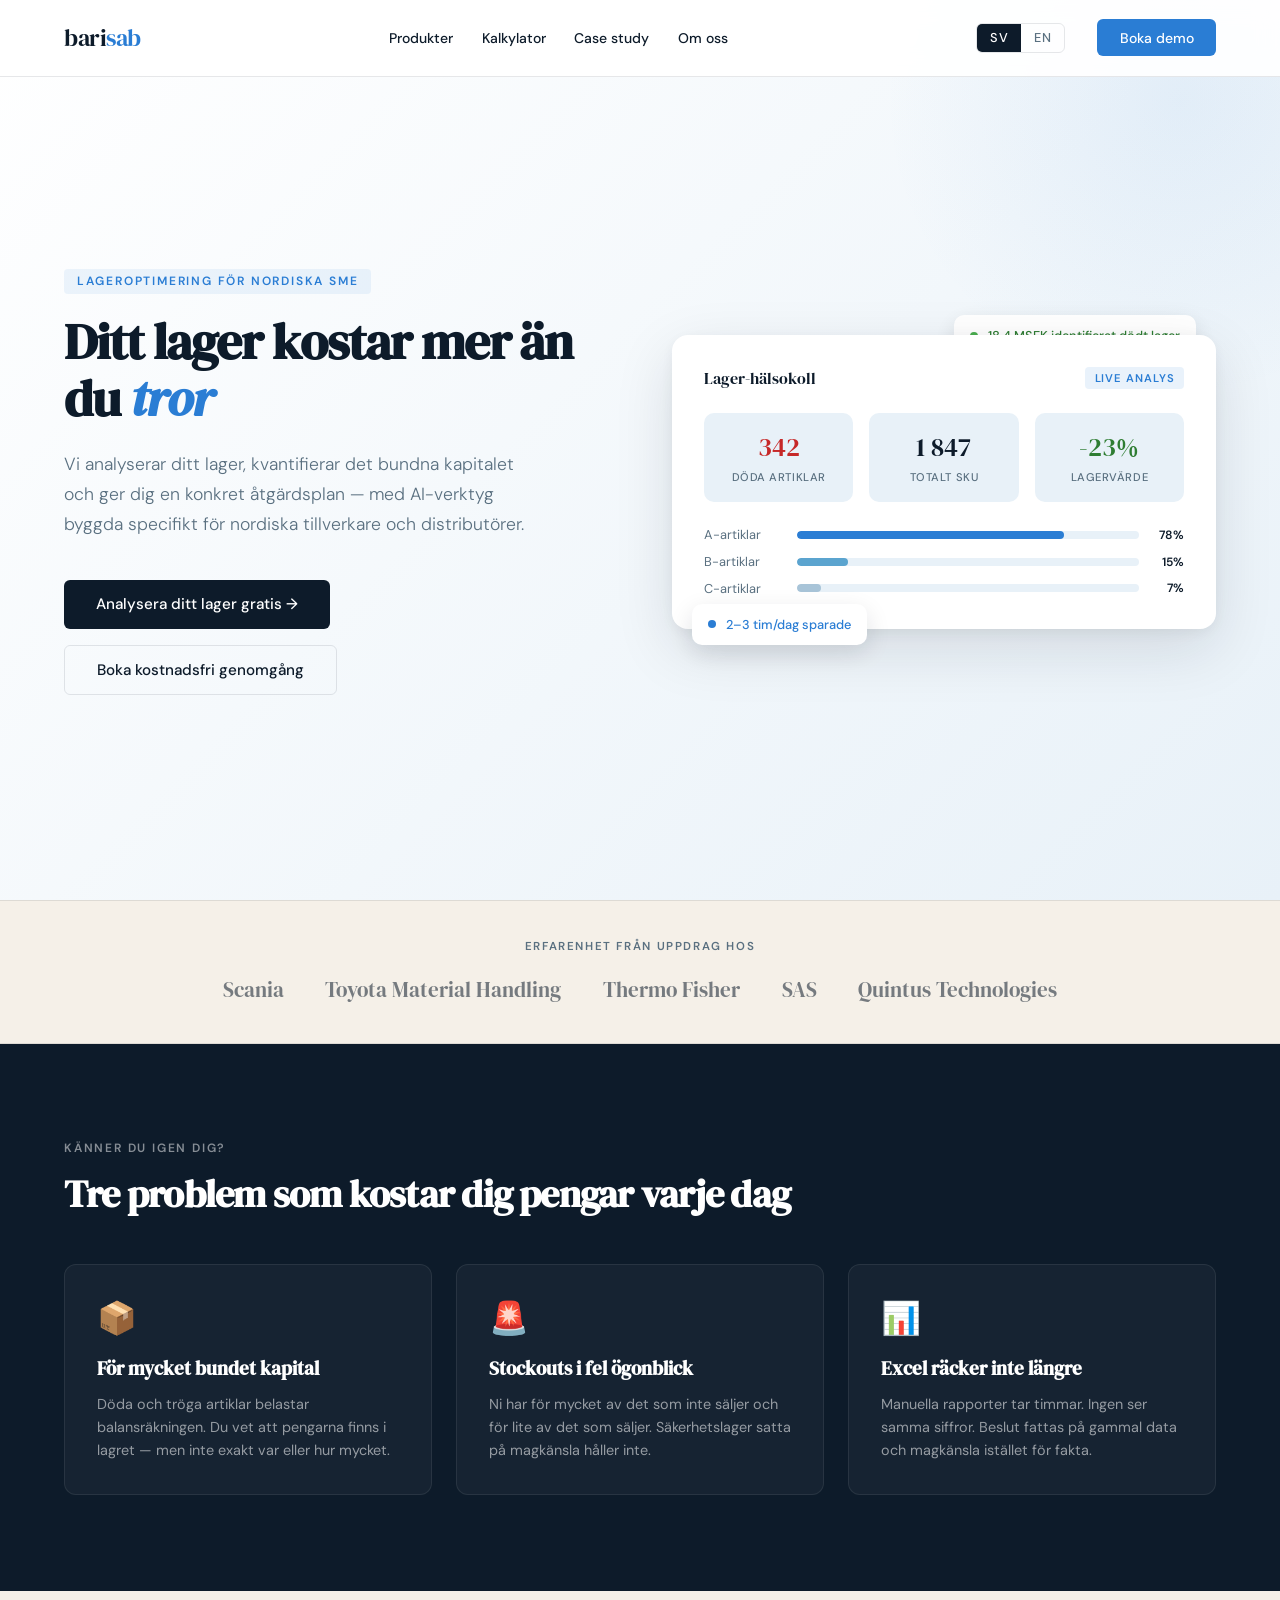
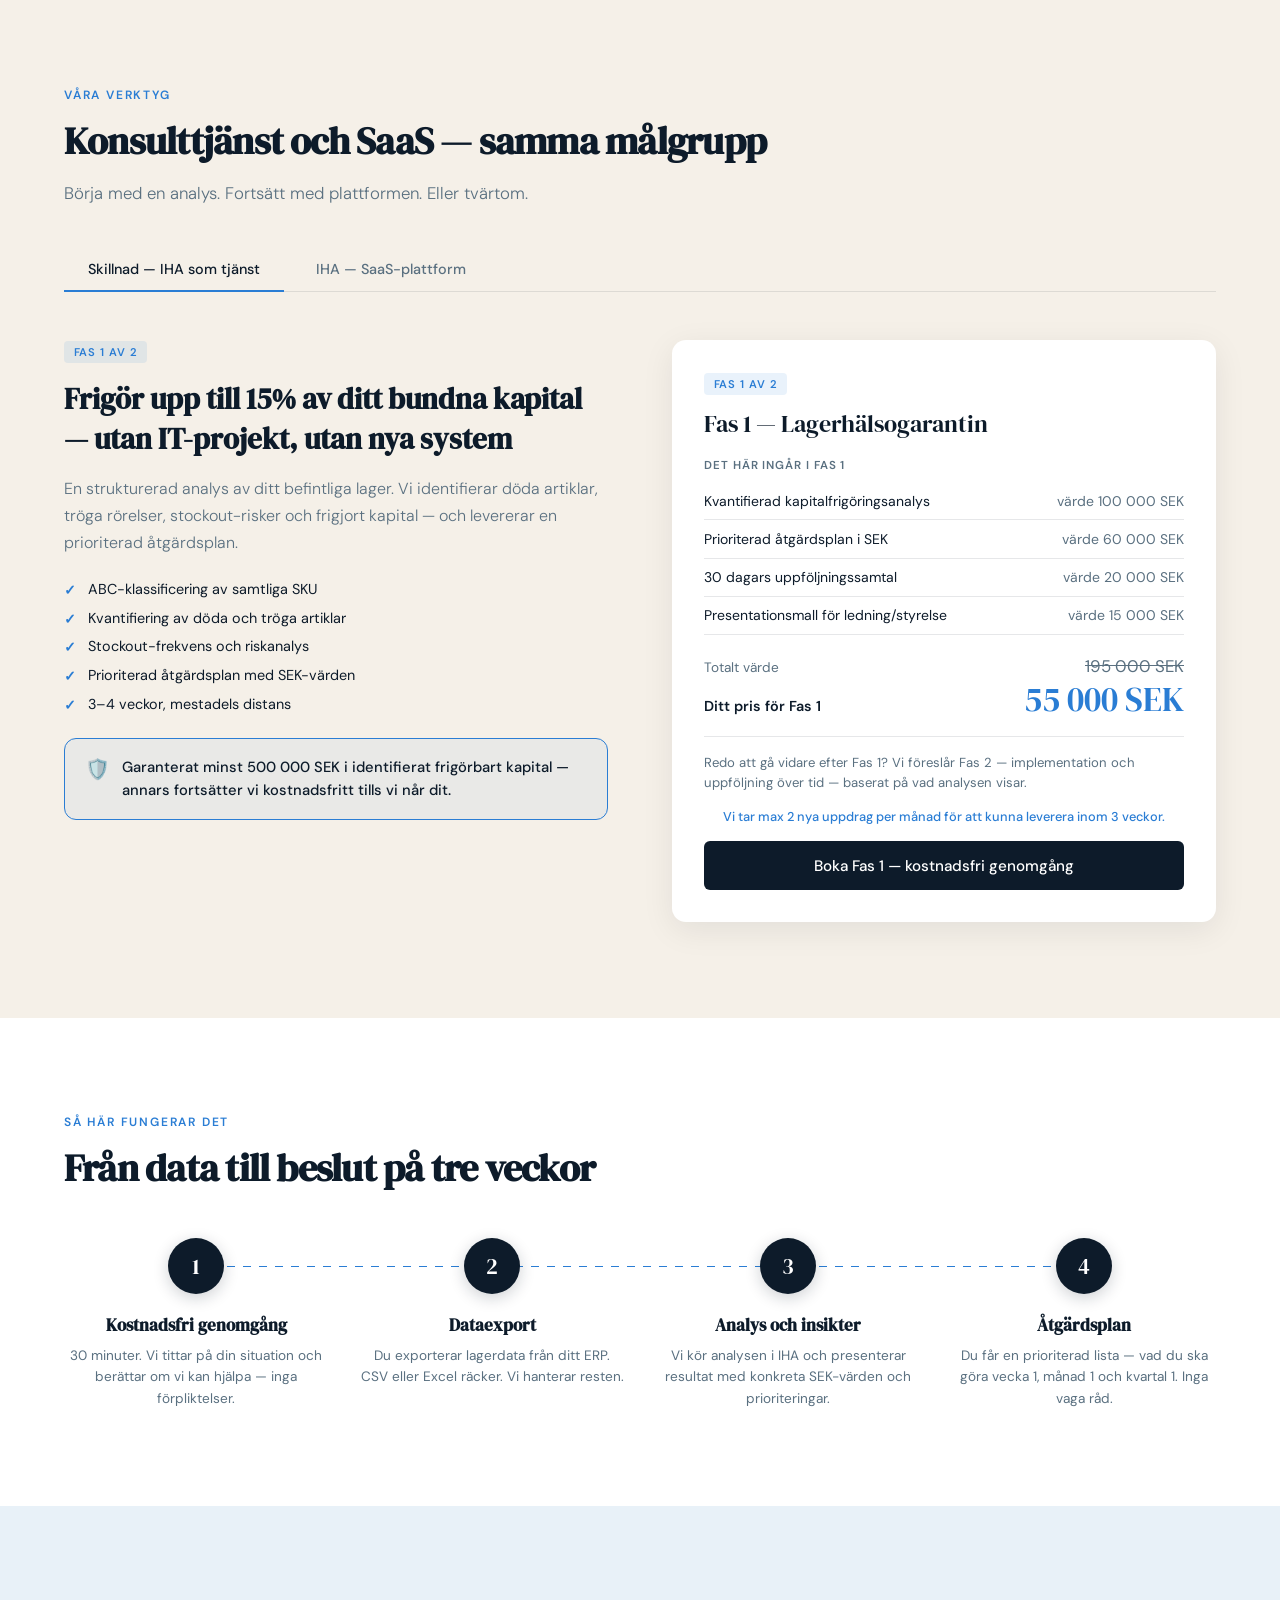
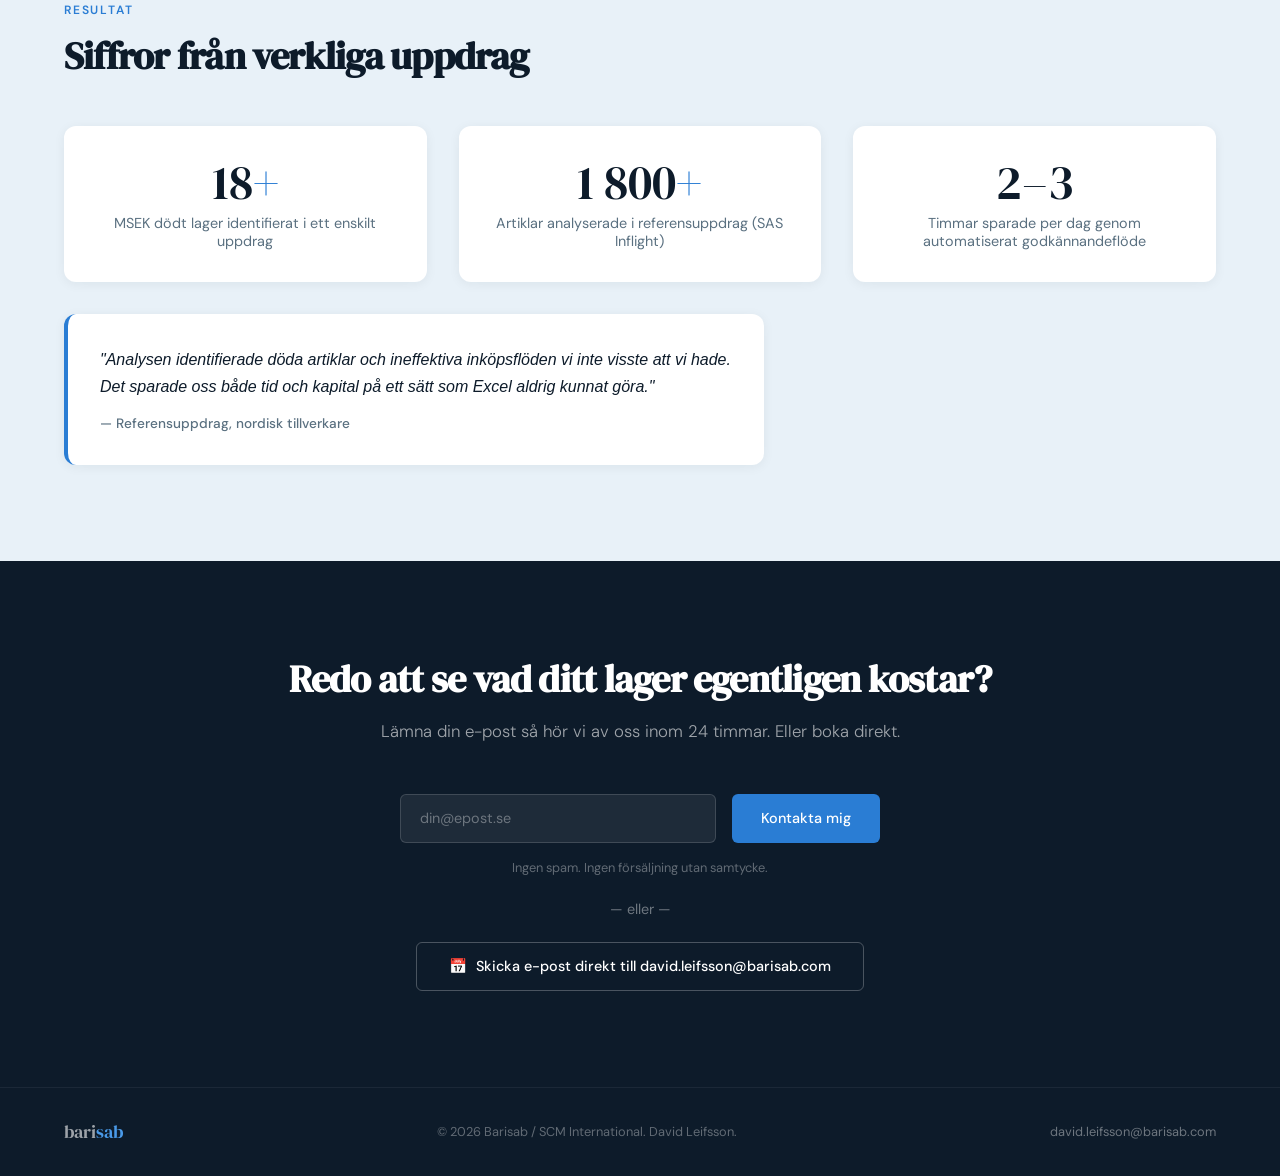
==== commit 8e5420f2: "Webbsida: kundnamn-rad (social proof) under hero — Scania, Toyota, Thermo Fisher, SAS, Quintus Co-Au" ====
--- a/index.html
+++ b/index.html
@@ -488,6 +488,18 @@
   </div>
 </section>
 
+<!-- TRUST BAR — experience from assignments -->
+<section style="background:var(--warm);padding:2.4rem 2rem;border-top:1px solid var(--border);border-bottom:1px solid var(--border)">
+  <p style="text-align:center;font-size:0.72rem;font-weight:600;letter-spacing:0.14em;text-transform:uppercase;color:var(--muted);margin:0 0 1.3rem" data-sv="Erfarenhet från uppdrag hos" data-en="Experience from assignments at">Erfarenhet från uppdrag hos</p>
+  <div style="display:flex;flex-wrap:wrap;justify-content:center;align-items:center;gap:1.1rem 2.6rem;max-width:940px;margin:0 auto">
+    <span style="font-family:'DM Serif Display',serif;font-size:1.3rem;color:var(--navy);opacity:0.55;white-space:nowrap">Scania</span>
+    <span style="font-family:'DM Serif Display',serif;font-size:1.3rem;color:var(--navy);opacity:0.55;white-space:nowrap">Toyota Material Handling</span>
+    <span style="font-family:'DM Serif Display',serif;font-size:1.3rem;color:var(--navy);opacity:0.55;white-space:nowrap">Thermo Fisher</span>
+    <span style="font-family:'DM Serif Display',serif;font-size:1.3rem;color:var(--navy);opacity:0.55;white-space:nowrap">SAS</span>
+    <span style="font-family:'DM Serif Display',serif;font-size:1.3rem;color:var(--navy);opacity:0.55;white-space:nowrap">Quintus Technologies</span>
+  </div>
+</section>
+
 <!-- PROBLEMS -->
 <section class="problems">
   <div class="section-label" data-sv="Känner du igen dig?" data-en="Sound familiar?">Känner du igen dig?</div>
@@ -581,7 +593,8 @@
 
   <div class="tab-content" id="tab-iha">
     <div class="product-desc">
-      <h3 data-sv="IHA — Inventory Health Assessment" data-en="IHA — Inventory Health Assessment">IHA — Inventory Health Assessment</h3>
+      <span class="badge badge-blue" style="margin-bottom:1rem;display:inline-block" data-sv="SJÄLVSERVICE — LÖPANDE" data-en="SELF-SERVICE — ONGOING">SJÄLVSERVICE — LÖPANDE</span>
+      <h3 data-sv="Kör samma lagerhälsoanalys själv — på minuter, inte veckor" data-en="Run the same inventory health analysis yourself — in minutes, not weeks">Kör samma lagerhälsoanalys själv — på minuter, inte veckor</h3>
       <p data-sv="IHA är en SaaS-plattform för nordiska SME-tillverkare och distributörer. Du laddar upp din lagerexport, IHA analyserar den halvautomatiskt och du får färdiga insikter och en åtgärdsplan på minuter — utan IT-projekt." data-en="IHA is a SaaS platform for Nordic SME manufacturers and distributors. You upload your inventory export, IHA analyzes it semi-automatically, and you get ready insights and an action plan in minutes — no IT project required.">IHA är en SaaS-plattform för nordiska SME-tillverkare och distributörer. Du laddar upp din lagerexport, IHA analyserar den halvautomatiskt och du får färdiga insikter och en åtgärdsplan på minuter — utan IT-projekt.</p>
       <ul class="feature-list">
         <li data-sv="Import av Excel/CSV — en eller flera filer" data-en="Import Excel/CSV — single or multiple files">Import av Excel/CSV — en eller flera filer</li>
@@ -590,11 +603,24 @@
         <li data-sv="Läser export från Visma, Monitor, Pyramid, Navision" data-en="Reads exports from Visma, Monitor, Pyramid, Navision">Läser export från Visma, Monitor, Pyramid, Navision</li>
         <li data-sv="Halvautomatiskt idag — på väg mot full automatisering" data-en="Semi-automatic today — moving toward full automation">Halvautomatiskt idag — på väg mot full automatisering</li>
       </ul>
+      <div style="margin-top:1.5rem;background:rgba(42,125,212,0.06);border:1.5px solid var(--accent);border-radius:12px;padding:1.1rem 1.25rem;display:flex;gap:0.75rem;align-items:flex-start">
+        <span style="font-size:1.25rem;line-height:1.3">✓</span>
+        <p style="font-size:0.92rem;line-height:1.55;color:var(--navy);font-weight:500;margin:0" data-sv="Gratis provperiod utan kort. Ingen bindningstid — avsluta när du vill, direkt i appen." data-en="Free trial, no card. No lock-in — cancel anytime, right in the app.">Gratis provperiod utan kort. Ingen bindningstid — avsluta när du vill, direkt i appen.</p>
+      </div>
     </div>
     <div class="product-price-card">
       <div style="margin-bottom:1rem">
         <span class="badge badge-blue" data-sv="Gratis provperiod — inget kort krävs" data-en="Free trial — no card required">Gratis provperiod — inget kort krävs</span>
       </div>
+      <div style="display:flex;align-items:baseline;justify-content:space-between;gap:1rem;margin-bottom:0.35rem">
+        <span style="font-size:0.85rem;color:var(--muted)" data-sv="Motsvarande konsultanalys (Fas 1)" data-en="Equivalent consulting analysis (Phase 1)">Motsvarande konsultanalys (Fas 1)</span>
+        <span style="font-size:1.05rem;color:var(--muted);text-decoration:line-through">55 000 SEK</span>
+      </div>
+      <div style="display:flex;align-items:baseline;justify-content:space-between;gap:1rem;margin-bottom:0.5rem">
+        <span style="font-size:0.9rem;color:var(--navy);font-weight:600" data-sv="Med IHA" data-en="With IHA">Med IHA</span>
+        <span style="font-family:'DM Serif Display',serif;font-size:1.7rem;color:var(--accent);line-height:1" data-sv="från 199 €/mån" data-en="from €199/mo">från 199 €/mån</span>
+      </div>
+      <p style="font-size:0.8rem;color:var(--muted);line-height:1.5;margin:0 0 1.2rem" data-sv="Obegränsat antal analyser — kör den så ofta ditt lager förändras." data-en="Unlimited analyses — run it as often as your inventory changes.">Obegränsat antal analyser — kör den så ofta ditt lager förändras.</p>
       <p style="font-size:0.85rem;color:var(--muted);margin-bottom:1.2rem" data-sv="Båda planerna inkluderar de fullständiga AI-rapporterna (PowerPoint, Excel, PDF). Advance lägger till IHA Advisor-chatt och Memory." data-en="Both plans include the full AI reports (PowerPoint, Excel, PDF). Advance adds the IHA Advisor chat and Memory.">Båda planerna inkluderar de fullständiga AI-rapporterna (PowerPoint, Excel, PDF). Advance lägger till IHA Advisor-chatt och Memory.</p>
       <div class="price-tier featured">
         <div class="tier-header">
@@ -611,7 +637,7 @@
         <div class="tier-desc" data-sv="Allt i Core + IHA Advisor (AI-agentchatt) och Memory (noter, alerts & kontext mellan sessioner)" data-en="Everything in Core + IHA Advisor (AI agent chat) and Memory (notes, alerts & context across sessions)">Allt i Core + IHA Advisor (AI-agentchatt) och Memory (noter, alerts & kontext mellan sessioner)</div>
       </div>
       <a href="https://iha-saas-dbjs4i4w48rg7cgc48zghs.streamlit.app/" target="_blank" rel="noopener" class="btn-primary" style="width:100%;text-align:center;display:block;margin-top:0.5rem" data-sv="Analysera ditt lager gratis →" data-en="Analyze your inventory free →">Analysera ditt lager gratis →</a>
-      <div class="founder-note" data-sv="✦ Säker återkommande betalning via PayPal eller kort — kortuppgifter lagras aldrig hos oss." data-en="✦ Secure recurring payment via PayPal or card — card details are never stored on our servers.">✦ Säker återkommande betalning via PayPal eller kort — kortuppgifter lagras aldrig hos oss.</div>
+      <div class="founder-note" data-sv="✦ Säker återkommande betalning via Stripe — kortuppgifter lagras aldrig hos oss." data-en="✦ Secure recurring payment via Stripe — card details are never stored on our servers.">✦ Säker återkommande betalning via Stripe — kortuppgifter lagras aldrig hos oss.</div>
     </div>
   </div>
 </section>
